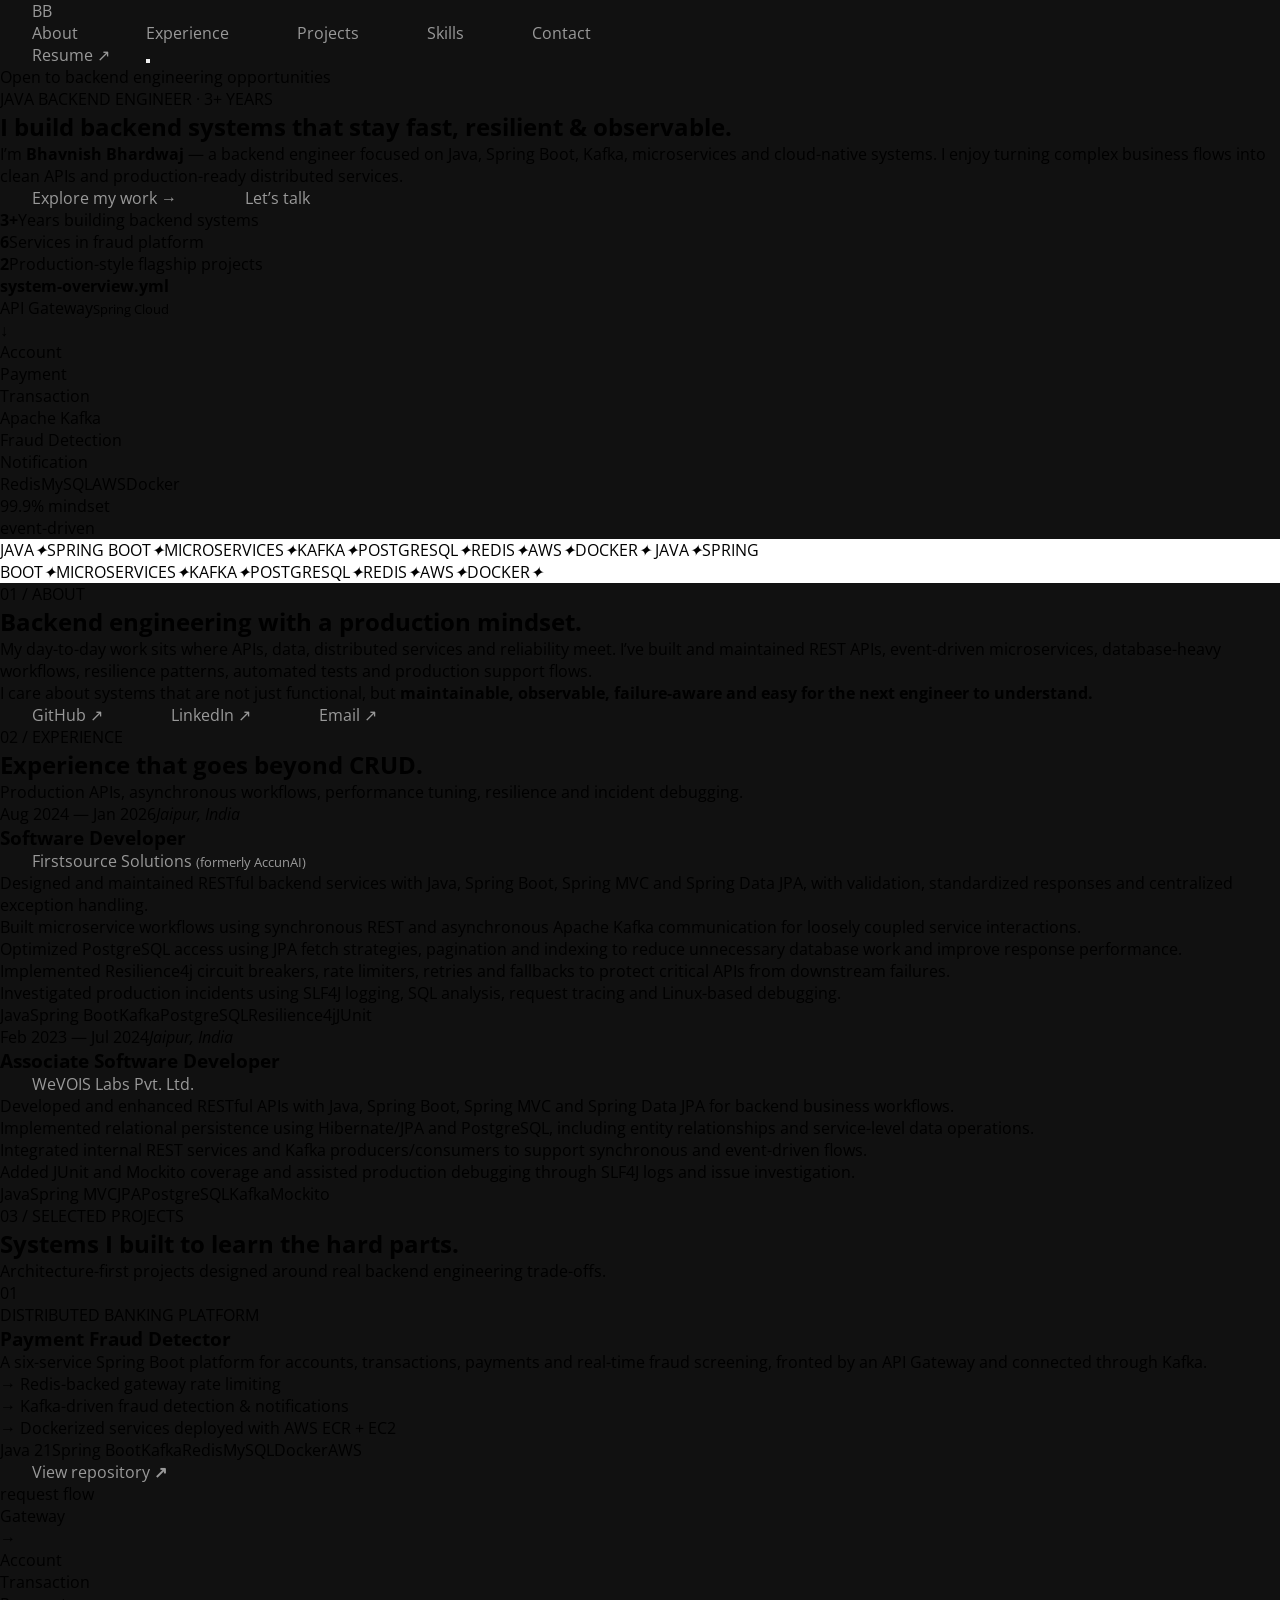
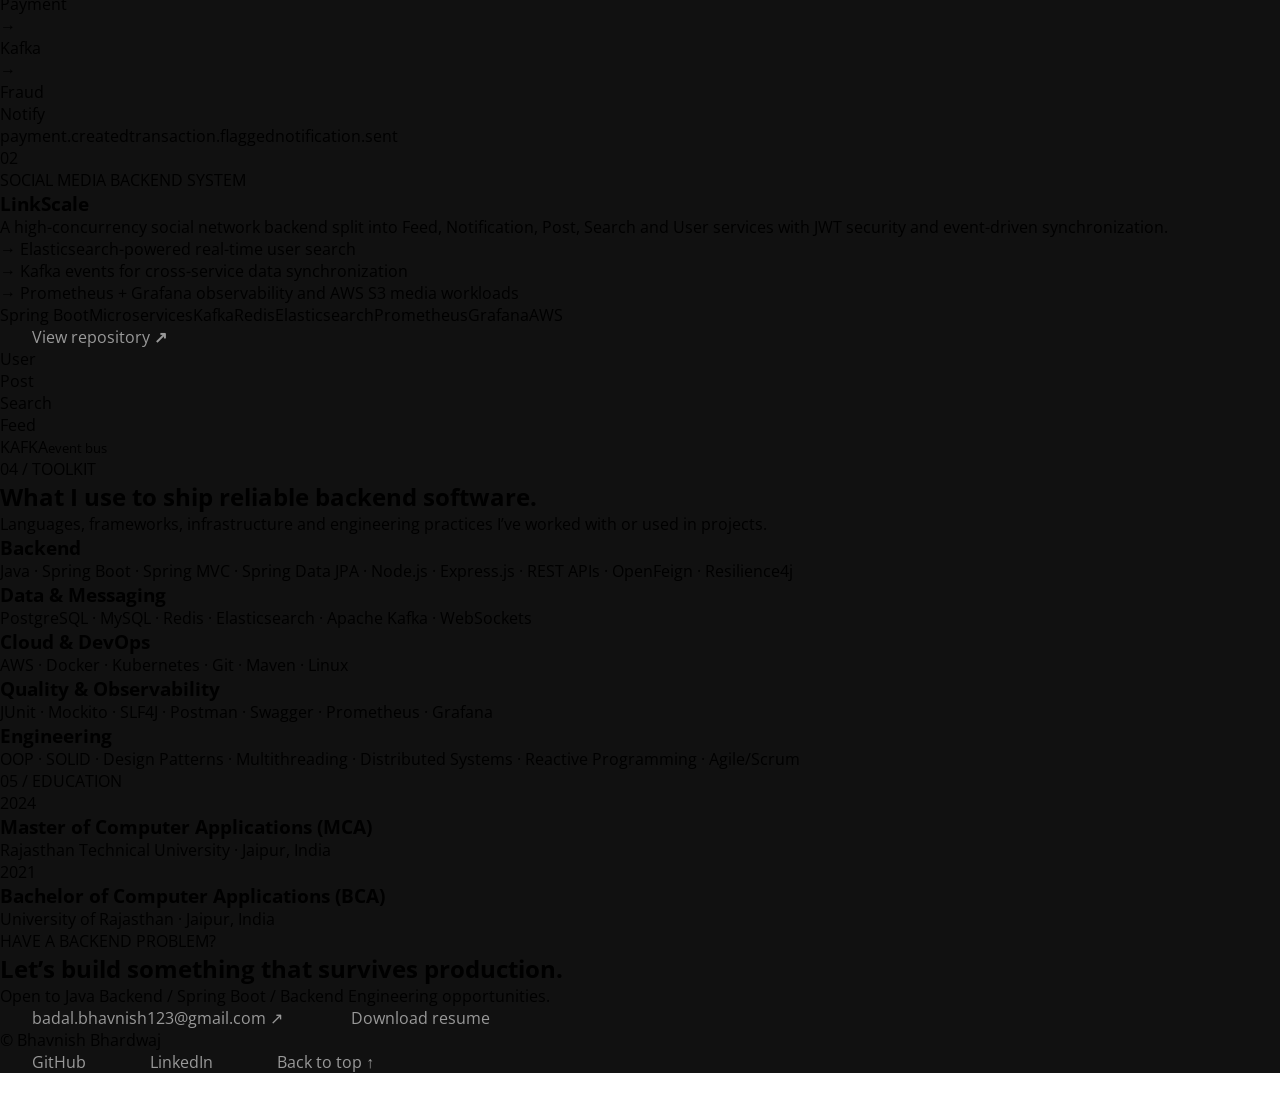
==== index.html @ e816ac24 "Build new Java backend engineering portfolio" ====
<!DOCTYPE html>
<html lang="en">
<head>
  <meta charset="UTF-8" />
  <meta name="viewport" content="width=device-width, initial-scale=1.0" />
  <meta name="description" content="Bhavnish Bhardwaj — Java Backend Engineer specializing in Spring Boot, Kafka, microservices, distributed systems and AWS." />
  <meta name="theme-color" content="#0b1020" />
  <title>Bhavnish Bhardwaj | Java Backend Engineer</title>
  <link rel="preconnect" href="https://fonts.googleapis.com">
  <link rel="preconnect" href="https://fonts.gstatic.com" crossorigin>
  <link href="https://fonts.googleapis.com/css2?family=DM+Sans:wght@400;500;600;700&family=Space+Grotesk:wght@500;600;700&display=swap" rel="stylesheet">
  <link rel="stylesheet" href="style.css" />
</head>
<body>
  <div class="noise"></div>
  <header class="site-header" id="top">
    <nav class="nav container" aria-label="Primary navigation">
      <a class="brand" href="#top" aria-label="Bhavnish Bhardwaj home"><span>BB</span><i></i></a>
      <div class="nav-links" id="navLinks">
        <a href="#about">About</a>
        <a href="#experience">Experience</a>
        <a href="#projects">Projects</a>
        <a href="#skills">Skills</a>
        <a href="#contact">Contact</a>
      </div>
      <a class="nav-cta" href="https://drive.google.com/file/d/1hXekz2D-CPWVqKBVj5cz1_XU2-z43ulb/view?usp=sharing" target="_blank" rel="noopener">Resume ↗</a>
      <button class="menu-btn" id="menuBtn" aria-label="Toggle menu" aria-expanded="false"><span></span><span></span></button>
    </nav>
  </header>

  <main>
    <section class="hero section container">
      <div class="hero-copy reveal">
        <div class="eyebrow"><span class="status-dot"></span> Open to backend engineering opportunities</div>
        <p class="kicker">JAVA BACKEND ENGINEER · 3+ YEARS</p>
        <h1>I build backend systems that stay <span>fast, resilient & observable.</span></h1>
        <p class="hero-text">I’m <strong>Bhavnish Bhardwaj</strong> — a backend engineer focused on Java, Spring Boot, Kafka, microservices and cloud-native systems. I enjoy turning complex business flows into clean APIs and production-ready distributed services.</p>
        <div class="hero-actions">
          <a class="btn btn-primary" href="#projects">Explore my work <span>→</span></a>
          <a class="btn btn-ghost" href="mailto:badal.bhavnish123@gmail.com">Let’s talk</a>
        </div>
        <div class="hero-meta">
          <div><strong>3+</strong><span>Years building backend systems</span></div>
          <div><strong>6</strong><span>Services in fraud platform</span></div>
          <div><strong>2</strong><span>Production-style flagship projects</span></div>
        </div>
      </div>

      <div class="hero-visual reveal delay-1" aria-hidden="true">
        <div class="system-card glass">
          <div class="terminal-head"><span></span><span></span><span></span><b>system-overview.yml</b></div>
          <div class="architecture">
            <div class="node gateway">API Gateway<small>Spring Cloud</small></div>
            <div class="flow">↓</div>
            <div class="node-row">
              <div class="node service">Account</div>
              <div class="node service">Payment</div>
              <div class="node service">Transaction</div>
            </div>
            <div class="bus"><span>Apache Kafka</span></div>
            <div class="node-row compact">
              <div class="node service">Fraud Detection</div>
              <div class="node service">Notification</div>
            </div>
            <div class="infra-row"><span>Redis</span><span>MySQL</span><span>AWS</span><span>Docker</span></div>
          </div>
        </div>
        <div class="floating-chip chip-1">99.9% mindset</div>
        <div class="floating-chip chip-2">event-driven</div>
      </div>
    </section>

    <section class="marquee" aria-label="Core technologies">
      <div class="marquee-track">
        <span>JAVA</span><i>✦</i><span>SPRING BOOT</span><i>✦</i><span>MICROSERVICES</span><i>✦</i><span>KAFKA</span><i>✦</i><span>POSTGRESQL</span><i>✦</i><span>REDIS</span><i>✦</i><span>AWS</span><i>✦</i><span>DOCKER</span><i>✦</i>
        <span>JAVA</span><i>✦</i><span>SPRING BOOT</span><i>✦</i><span>MICROSERVICES</span><i>✦</i><span>KAFKA</span><i>✦</i><span>POSTGRESQL</span><i>✦</i><span>REDIS</span><i>✦</i><span>AWS</span><i>✦</i><span>DOCKER</span><i>✦</i>
      </div>
    </section>

    <section class="section container" id="about">
      <div class="section-label reveal">01 / ABOUT</div>
      <div class="about-grid">
        <h2 class="reveal">Backend engineering with a <span>production mindset.</span></h2>
        <div class="about-copy reveal delay-1">
          <p>My day-to-day work sits where APIs, data, distributed services and reliability meet. I’ve built and maintained REST APIs, event-driven microservices, database-heavy workflows, resilience patterns, automated tests and production support flows.</p>
          <p>I care about systems that are not just functional, but <strong>maintainable, observable, failure-aware and easy for the next engineer to understand.</strong></p>
          <div class="about-links">
            <a href="https://github.com/Bhavnish15" target="_blank" rel="noopener">GitHub ↗</a>
            <a href="https://linkedin.com/in/bhavnishbharadwaj" target="_blank" rel="noopener">LinkedIn ↗</a>
            <a href="mailto:badal.bhavnish123@gmail.com">Email ↗</a>
          </div>
        </div>
      </div>
    </section>

    <section class="section container" id="experience">
      <div class="section-label reveal">02 / EXPERIENCE</div>
      <div class="section-heading reveal">
        <h2>Experience that goes beyond CRUD.</h2>
        <p>Production APIs, asynchronous workflows, performance tuning, resilience and incident debugging.</p>
      </div>
      <div class="timeline">
        <article class="experience-card reveal">
          <div class="exp-side"><span>Aug 2024 — Jan 2026</span><em>Jaipur, India</em></div>
          <div class="exp-main">
            <div class="exp-title"><h3>Software Developer</h3><a href="#">Firstsource Solutions <small>(formerly AccunAI)</small></a></div>
            <ul>
              <li>Designed and maintained RESTful backend services with Java, Spring Boot, Spring MVC and Spring Data JPA, with validation, standardized responses and centralized exception handling.</li>
              <li>Built microservice workflows using synchronous REST and asynchronous Apache Kafka communication for loosely coupled service interactions.</li>
              <li>Optimized PostgreSQL access using JPA fetch strategies, pagination and indexing to reduce unnecessary database work and improve response performance.</li>
              <li>Implemented Resilience4j circuit breakers, rate limiters, retries and fallbacks to protect critical APIs from downstream failures.</li>
              <li>Investigated production incidents using SLF4J logging, SQL analysis, request tracing and Linux-based debugging.</li>
            </ul>
            <div class="tag-row"><span>Java</span><span>Spring Boot</span><span>Kafka</span><span>PostgreSQL</span><span>Resilience4j</span><span>JUnit</span></div>
          </div>
        </article>

        <article class="experience-card reveal">
          <div class="exp-side"><span>Feb 2023 — Jul 2024</span><em>Jaipur, India</em></div>
          <div class="exp-main">
            <div class="exp-title"><h3>Associate Software Developer</h3><a href="#">WeVOIS Labs Pvt. Ltd.</a></div>
            <ul>
              <li>Developed and enhanced RESTful APIs with Java, Spring Boot, Spring MVC and Spring Data JPA for backend business workflows.</li>
              <li>Implemented relational persistence using Hibernate/JPA and PostgreSQL, including entity relationships and service-level data operations.</li>
              <li>Integrated internal REST services and Kafka producers/consumers to support synchronous and event-driven flows.</li>
              <li>Added JUnit and Mockito coverage and assisted production debugging through SLF4J logs and issue investigation.</li>
            </ul>
            <div class="tag-row"><span>Java</span><span>Spring MVC</span><span>JPA</span><span>PostgreSQL</span><span>Kafka</span><span>Mockito</span></div>
          </div>
        </article>
      </div>
    </section>

    <section class="section projects-section" id="projects">
      <div class="container">
        <div class="section-label reveal">03 / SELECTED PROJECTS</div>
        <div class="section-heading reveal">
          <h2>Systems I built to learn the hard parts.</h2>
          <p>Architecture-first projects designed around real backend engineering trade-offs.</p>
        </div>

        <article class="project-feature reveal">
          <div class="project-copy">
            <div class="project-index">01</div>
            <p class="project-type">DISTRIBUTED BANKING PLATFORM</p>
            <h3>Payment Fraud Detector</h3>
            <p>A six-service Spring Boot platform for accounts, transactions, payments and real-time fraud screening, fronted by an API Gateway and connected through Kafka.</p>
            <ul class="project-points">
              <li><span>→</span> Redis-backed gateway rate limiting</li>
              <li><span>→</span> Kafka-driven fraud detection & notifications</li>
              <li><span>→</span> Dockerized services deployed with AWS ECR + EC2</li>
            </ul>
            <div class="tag-row"><span>Java 21</span><span>Spring Boot</span><span>Kafka</span><span>Redis</span><span>MySQL</span><span>Docker</span><span>AWS</span></div>
            <a class="project-link" href="https://github.com/Bhavnish15/Payment-Fraud-Detector" target="_blank" rel="noopener">View repository <b>↗</b></a>
          </div>
          <div class="project-art fraud-art" aria-hidden="true">
            <div class="diagram-shell">
              <div class="diagram-title">request flow</div>
              <div class="mini-flow">
                <div class="mini-box accent">Gateway</div><span>→</span>
                <div class="mini-stack"><div>Account</div><div>Transaction</div><div>Payment</div></div><span>→</span>
                <div class="mini-box">Kafka</div><span>→</span>
                <div class="mini-stack"><div>Fraud</div><div>Notify</div></div>
              </div>
              <div class="event-log"><code>payment.created</code><code>transaction.flagged</code><code>notification.sent</code></div>
            </div>
          </div>
        </article>

        <article class="project-feature reverse reveal">
          <div class="project-copy">
            <div class="project-index">02</div>
            <p class="project-type">SOCIAL MEDIA BACKEND SYSTEM</p>
            <h3>LinkScale</h3>
            <p>A high-concurrency social network backend split into Feed, Notification, Post, Search and User services with JWT security and event-driven synchronization.</p>
            <ul class="project-points">
              <li><span>→</span> Elasticsearch-powered real-time user search</li>
              <li><span>→</span> Kafka events for cross-service data synchronization</li>
              <li><span>→</span> Prometheus + Grafana observability and AWS S3 media workloads</li>
            </ul>
            <div class="tag-row"><span>Spring Boot</span><span>Microservices</span><span>Kafka</span><span>Redis</span><span>Elasticsearch</span><span>Prometheus</span><span>Grafana</span><span>AWS</span></div>
            <a class="project-link" href="https://github.com/Bhavnish15/LinkScale" target="_blank" rel="noopener">View repository <b>↗</b></a>
          </div>
          <div class="project-art social-art" aria-hidden="true">
            <div class="radar"></div>
            <div class="orbit orbit-1"><span>User</span></div>
            <div class="orbit orbit-2"><span>Post</span></div>
            <div class="orbit orbit-3"><span>Search</span></div>
            <div class="orbit orbit-4"><span>Feed</span></div>
            <div class="center-core">KAFKA<small>event bus</small></div>
          </div>
        </article>
      </div>
    </section>

    <section class="section container" id="skills">
      <div class="section-label reveal">04 / TOOLKIT</div>
      <div class="skills-layout">
        <div class="skills-intro reveal">
          <h2>What I use to ship reliable backend software.</h2>
          <p>Languages, frameworks, infrastructure and engineering practices I’ve worked with or used in projects.</p>
        </div>
        <div class="skill-groups">
          <div class="skill-group reveal"><h3>Backend</h3><p>Java · Spring Boot · Spring MVC · Spring Data JPA · Node.js · Express.js · REST APIs · OpenFeign · Resilience4j</p></div>
          <div class="skill-group reveal"><h3>Data & Messaging</h3><p>PostgreSQL · MySQL · Redis · Elasticsearch · Apache Kafka · WebSockets</p></div>
          <div class="skill-group reveal"><h3>Cloud & DevOps</h3><p>AWS · Docker · Kubernetes · Git · Maven · Linux</p></div>
          <div class="skill-group reveal"><h3>Quality & Observability</h3><p>JUnit · Mockito · SLF4J · Postman · Swagger · Prometheus · Grafana</p></div>
          <div class="skill-group reveal"><h3>Engineering</h3><p>OOP · SOLID · Design Patterns · Multithreading · Distributed Systems · Reactive Programming · Agile/Scrum</p></div>
        </div>
      </div>
    </section>

    <section class="section container education-section">
      <div class="section-label reveal">05 / EDUCATION</div>
      <div class="education-grid reveal">
        <div><span>2024</span><h3>Master of Computer Applications (MCA)</h3><p>Rajasthan Technical University · Jaipur, India</p></div>
        <div><span>2021</span><h3>Bachelor of Computer Applications (BCA)</h3><p>University of Rajasthan · Jaipur, India</p></div>
      </div>
    </section>

    <section class="section contact-section" id="contact">
      <div class="container contact-inner reveal">
        <p class="kicker">HAVE A BACKEND PROBLEM?</p>
        <h2>Let’s build something that survives production.</h2>
        <p>Open to Java Backend / Spring Boot / Backend Engineering opportunities.</p>
        <div class="contact-actions">
          <a class="btn btn-primary" href="mailto:badal.bhavnish123@gmail.com">badal.bhavnish123@gmail.com ↗</a>
          <a class="btn btn-ghost" href="https://drive.google.com/file/d/1hXekz2D-CPWVqKBVj5cz1_XU2-z43ulb/view?usp=sharing" target="_blank" rel="noopener">Download resume</a>
        </div>
      </div>
    </section>
  </main>

  <footer class="footer container">
    <span>© <span id="year"></span> Bhavnish Bhardwaj</span>
    <div><a href="https://github.com/Bhavnish15" target="_blank" rel="noopener">GitHub</a><a href="https://linkedin.com/in/bhavnishbharadwaj" target="_blank" rel="noopener">LinkedIn</a><a href="#top">Back to top ↑</a></div>
  </footer>

  <script src="app.js"></script>
</body>
</html>
---- style.css ----
@import url("https://fonts.googleapis.com/css2?family=Open+Sans:wght@300;400;500;600;700;800&display=swap");

* {
  padding: 0;
  margin: 0;
  font-family: "Open Sans", sans-serif;
}
.salute {
  height: 100vh;
  display: flex;
  align-items: center;
  overflow: hidden;
}
.container {
  background-color: #111;
}
.saluteTextContainer {
  flex: 3;
}

.saluteImgContainer {
  flex: 1;
}
.saluteImg {
  width: 100%;
}
.saluteText {
  color: #777777;
  font-size: 60vw;
  cursor: default;
}
.nameContainer {
  height: 100vh;
  background-color: blanchedalmond;
  display: flex;
  align-items: center;
  justify-content: center;
}

.name {
  font-size: 6vw;
  color: #333;
  cursor: default;
  text-align: center;
}
.jobTitleContainer {
  height: 100vh;
  display: flex;
  justify-content: flex-start;
  align-items: center;
}
.dark {
  background: url("./img/bg1.png");
}
.purple {
  background: blanchedalmond url("/img/bg2.png");
}
.jobTitle {
  color: #999999;
  font-size: 13vh;
  cursor: default;
  padding-left: 3rem;
}
.devops {
  color: #333;
}

.projects {
  display: flex;
  flex-direction: column;
  gap: 30vh;
  padding: 0 100px;
}
.ProjectTitle {
  font-size: 10vw;
  color: #777777;
}
.project {
  display: flex;
  align-items: center;
  gap: 20rem;
  height: 100vh;
  overflow: hidden;
}
.project:nth-child(2n) {
  flex-direction: row-reverse;
}
.phone {
  width: 300px;
  height: 600px;
  position: relative;
  flex: 1;
  display: flex;
}
.PhoneScreen {
  width: 264px;
  height: 567px;
  position: absolute;
  top: 17px;
  left: 18px;
  border-radius: 28px;
  overflow: scroll;
}
.PhoneScreen::-webkit-scrollbar {
  display: none;
}
.phoneApp {
  width: 100%;
}
.projectDetail {
  flex: 1;
  display: flex;
  flex-direction: column;
  gap: 90px;
  align-items: center;
}

.projectTitle {
  font-size: 7vw;
  color: #555;
}
.projectDesc {
  font-size: 20px;
  color: #555;
  text-align: justify;
  line-height: 40px;
}

.projectButton {
  padding: 10px 10px;
  background-color: transparent;
  border: 2px solid #555;
  margin: 2rem;
  position: relative;
  overflow: hidden;
}

a {
  text-decoration: none;
  color: #999999;
  padding: 2rem;
  font-size: 1rem;
}
.projectButton::after {
  content: "View Demo";
  width: 100%;
  height: 100%;
  position: absolute;
  top: 0;
  left: -100%;
  transition: 0.5s all;
  display: flex;
  align-items: center;
  justify-content: center;
  background-color: #333;
  color: #999999;
  font-size: 1rem;
}
.projectButton:hover.projectButton::after {
  transform: translateX(100%);
}

.button2::after {
  content: "Source Code";
}
.movieSearch {
  font-size: 7.7rem;
}

.laptop {
  width: 600px;
  height: 379px;
  float: 1;
  position: relative;
}
.laptopScreen {
  width: 451px;
  height: 283px;
  position: absolute;
  top: 18px;
  left: 68px;
  overflow: scroll;
}

.laptopImg {
  width: 100%;
}
.laptopScreen::-webkit-scrollbar {
  display: none;
}

.githubContainer {
  height: 100vh;
  display: flex;
  flex-direction: column;
  align-items: center;
  justify-content: space-around;
}
.githubTitle {
  font-size: 100px;
  color: #777777;
}
.dates {
  padding: 10px;
  color: #999999;
  font-size: 12px;
  display: flex;
  justify-content: space-evenly;
}
.githubChart {
  width: 820px;
}
.box {
  width: 15px;
  height: 15px;
  background-color: #333;
  border-radius: 2px;
  cursor: pointer;
}
.boxContainer {
  display: flex;
  flex-wrap: wrap;
  gap: 5px;
}
.githubTitle {
  text-align: center;
  padding-top: 2rem;
}
.githubBtn {
  padding: 0.1rem 4rem;
  display: flex;
  align-items: center;
  justify-content: center;
  cursor: pointer;
}
.githubBtn > a {
  color: #777777;
  font-size: 1.7rem;
  font-weight: 100;
}
.githubButton {
  display: flex;
  align-items: center;
  justify-content: center;
  padding-top: 4rem;
}
.githubBtn::after {
  content: "All Source Code";
  font-size: 2rem;
  font-weight: 100;
}
.githubContainer {
  background: url("./img/bg1.png");
}

body::-webkit-scrollbar{
display: none;
}



@media screen and (max-width: 1024px) {
  
  .container {
    display: none;
    
  }
  #message::after{
    content: "Not Responsive for Mobile Devices";
    font-size: .5rem;
    display: flex;
    justify-content: center;
    align-items: center;
    
  }
}
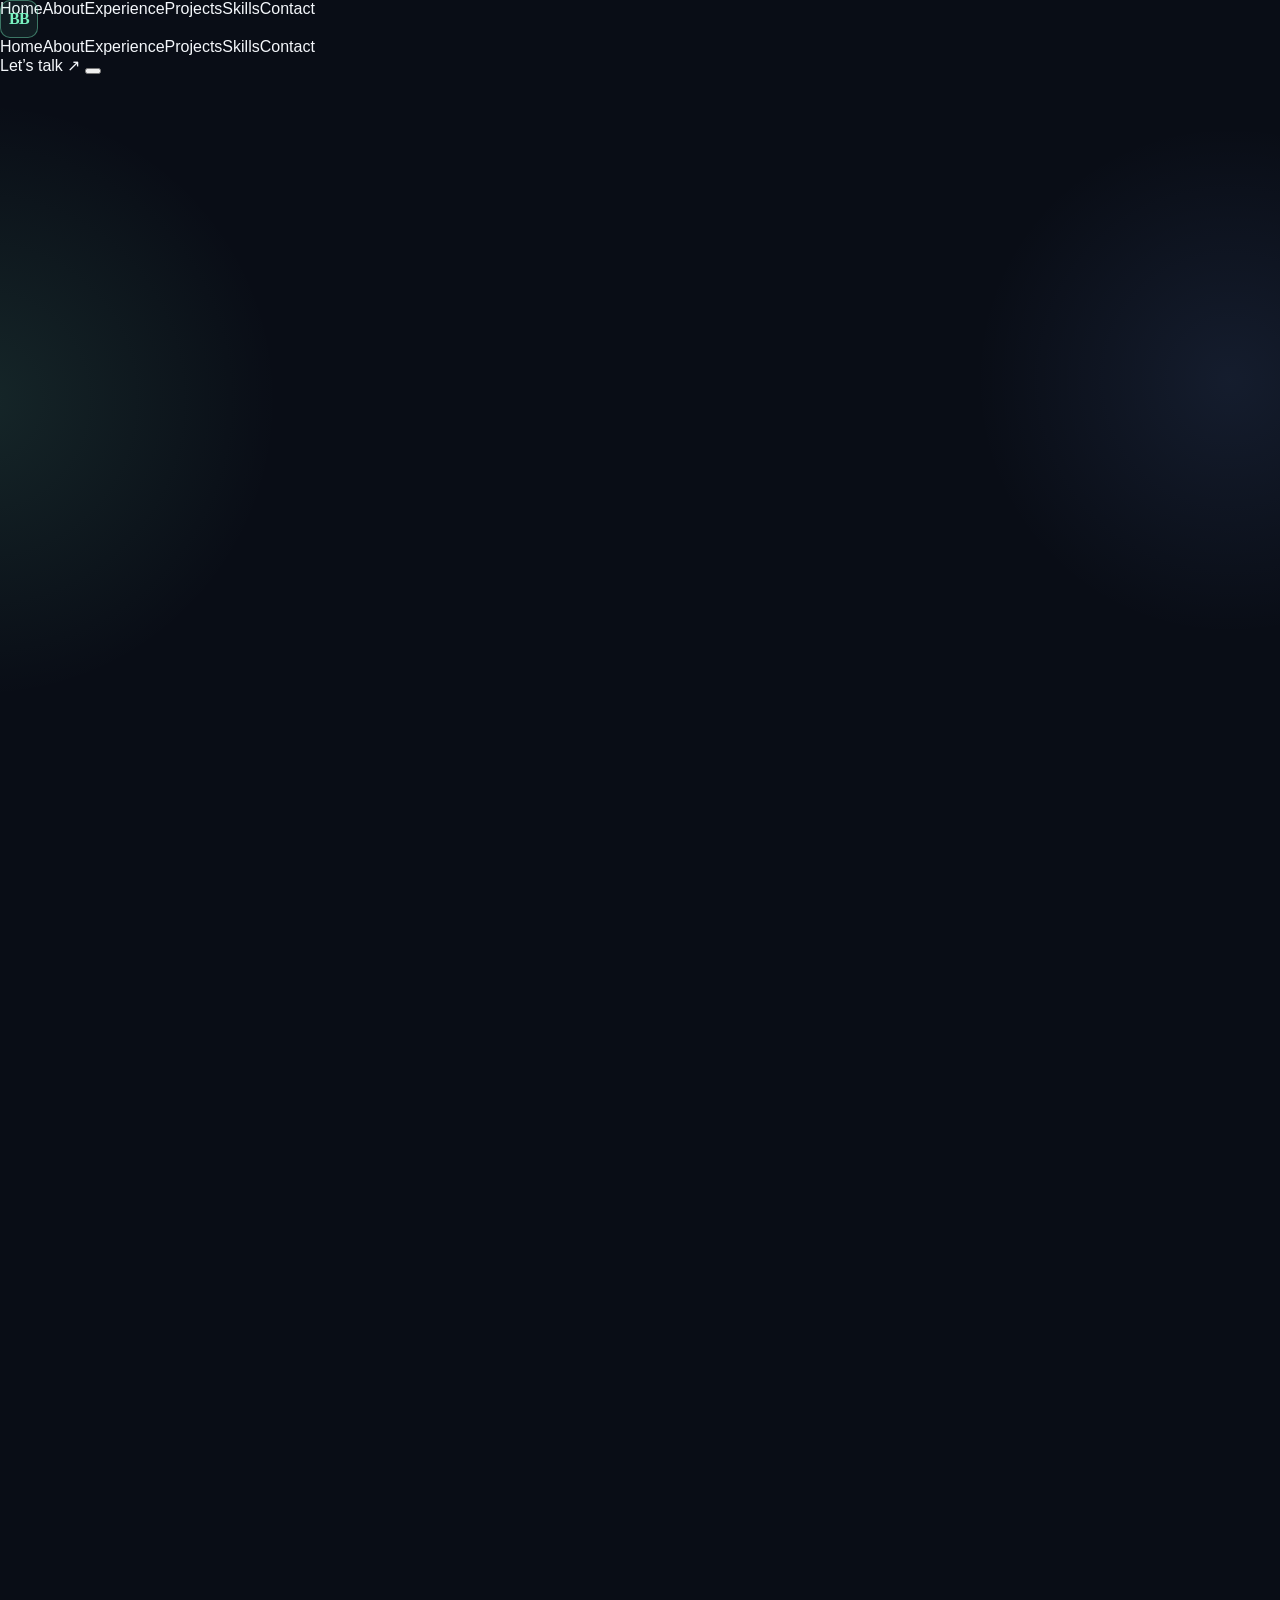
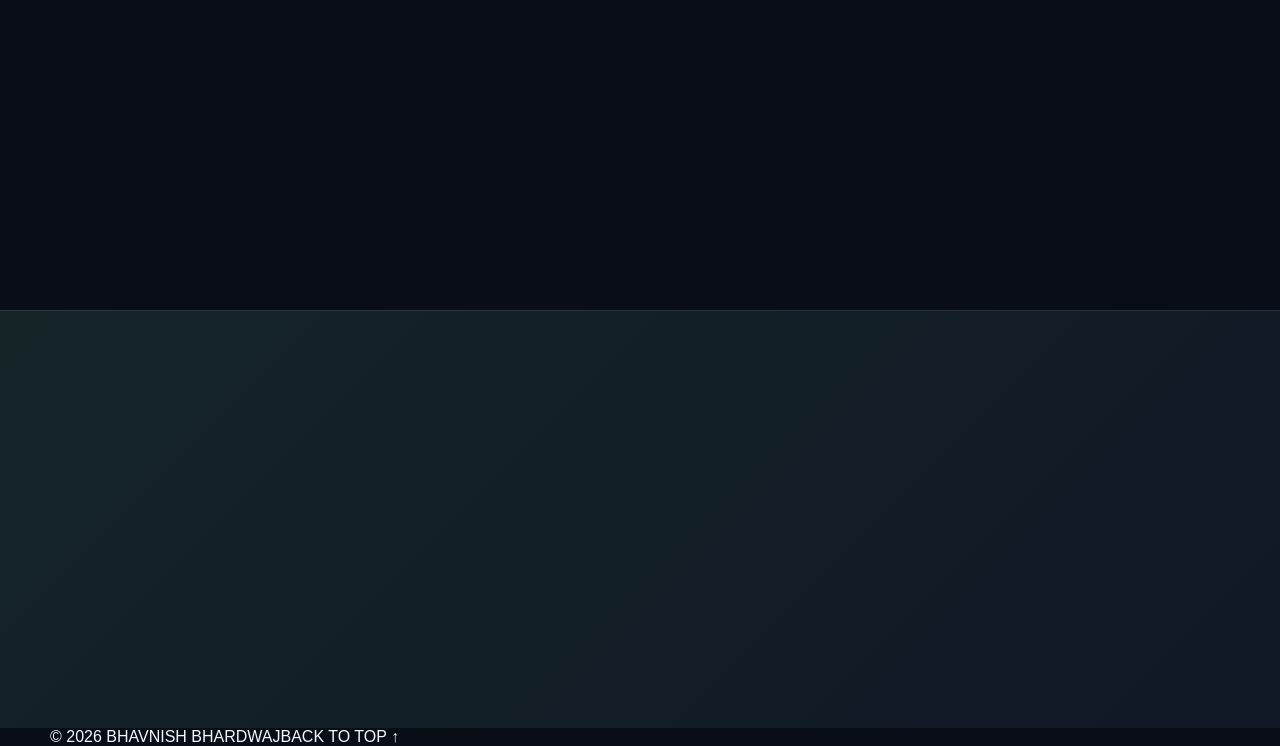
==== commit bbdd8d04: "Replace portfolio with warm editorial redesign" ====
--- a/index.html
+++ b/index.html
@@ -1,241 +1,208 @@
-<!DOCTYPE html>
+<!doctype html>
 <html lang="en">
 <head>
-  <meta charset="UTF-8" />
-  <meta name="viewport" content="width=device-width, initial-scale=1.0" />
-  <meta name="description" content="Bhavnish Bhardwaj — Java Backend Engineer specializing in Spring Boot, Kafka, microservices, distributed systems and AWS." />
-  <meta name="theme-color" content="#0b1020" />
-  <title>Bhavnish Bhardwaj | Java Backend Engineer</title>
-  <link rel="preconnect" href="https://fonts.googleapis.com">
-  <link rel="preconnect" href="https://fonts.gstatic.com" crossorigin>
-  <link href="https://fonts.googleapis.com/css2?family=DM+Sans:wght@400;500;600;700&family=Space+Grotesk:wght@500;600;700&display=swap" rel="stylesheet">
+  <meta charset="utf-8" />
+  <meta name="viewport" content="width=device-width, initial-scale=1" />
+  <meta name="description" content="Bhavnish Bhardwaj — Java Backend Engineer with 3+ years of experience building Spring Boot microservices, Kafka workflows and cloud-ready backend systems." />
+  <meta name="theme-color" content="#f5f1ee" />
+  <title>Bhavnish Bhardwaj — Java Backend Engineer</title>
+  <link rel="preconnect" href="https://fonts.googleapis.com" />
+  <link rel="preconnect" href="https://fonts.gstatic.com" crossorigin />
+  <link href="https://fonts.googleapis.com/css2?family=DM+Mono:wght@300;400;500&family=Manrope:wght@400;500;600;700;800&display=swap" rel="stylesheet" />
   <link rel="stylesheet" href="style.css" />
 </head>
 <body>
-  <div class="noise"></div>
+  <div class="page-glow glow-one" aria-hidden="true"></div>
+  <div class="page-glow glow-two" aria-hidden="true"></div>
+  <div class="scroll-progress" id="scrollProgress"></div>
+
   <header class="site-header" id="top">
-    <nav class="nav container" aria-label="Primary navigation">
-      <a class="brand" href="#top" aria-label="Bhavnish Bhardwaj home"><span>BB</span><i></i></a>
-      <div class="nav-links" id="navLinks">
-        <a href="#about">About</a>
-        <a href="#experience">Experience</a>
-        <a href="#projects">Projects</a>
-        <a href="#skills">Skills</a>
-        <a href="#contact">Contact</a>
-      </div>
-      <a class="nav-cta" href="https://drive.google.com/file/d/1hXekz2D-CPWVqKBVj5cz1_XU2-z43ulb/view?usp=sharing" target="_blank" rel="noopener">Resume ↗</a>
-      <button class="menu-btn" id="menuBtn" aria-label="Toggle menu" aria-expanded="false"><span></span><span></span></button>
+    <a class="brand" href="#home" aria-label="Bhavnish Bhardwaj home"><span class="brand-mark">BB</span></a>
+    <nav class="desktop-nav" aria-label="Main navigation">
+      <a href="#home">Home</a><a href="#about">About</a><a href="#experience">Experience</a><a href="#projects">Projects</a><a href="#skills">Skills</a><a href="#contact">Contact</a>
     </nav>
+    <a class="header-cta" href="#contact">Let’s talk <span>↗</span></a>
+    <button class="menu-toggle" id="menuToggle" aria-label="Open navigation" aria-expanded="false"><span></span><span></span></button>
   </header>
 
+  <nav class="mobile-nav" id="mobileNav" aria-label="Mobile navigation">
+    <a href="#home">Home</a><a href="#about">About</a><a href="#experience">Experience</a><a href="#projects">Projects</a><a href="#skills">Skills</a><a href="#contact">Contact</a>
+  </nav>
+
   <main>
-    <section class="hero section container">
-      <div class="hero-copy reveal">
-        <div class="eyebrow"><span class="status-dot"></span> Open to backend engineering opportunities</div>
-        <p class="kicker">JAVA BACKEND ENGINEER · 3+ YEARS</p>
-        <h1>I build backend systems that stay <span>fast, resilient & observable.</span></h1>
-        <p class="hero-text">I’m <strong>Bhavnish Bhardwaj</strong> — a backend engineer focused on Java, Spring Boot, Kafka, microservices and cloud-native systems. I enjoy turning complex business flows into clean APIs and production-ready distributed services.</p>
-        <div class="hero-actions">
-          <a class="btn btn-primary" href="#projects">Explore my work <span>→</span></a>
-          <a class="btn btn-ghost" href="mailto:badal.bhavnish123@gmail.com">Let’s talk</a>
-        </div>
-        <div class="hero-meta">
-          <div><strong>3+</strong><span>Years building backend systems</span></div>
-          <div><strong>6</strong><span>Services in fraud platform</span></div>
-          <div><strong>2</strong><span>Production-style flagship projects</span></div>
-        </div>
-      </div>
-
-      <div class="hero-visual reveal delay-1" aria-hidden="true">
-        <div class="system-card glass">
-          <div class="terminal-head"><span></span><span></span><span></span><b>system-overview.yml</b></div>
-          <div class="architecture">
-            <div class="node gateway">API Gateway<small>Spring Cloud</small></div>
-            <div class="flow">↓</div>
-            <div class="node-row">
-              <div class="node service">Account</div>
-              <div class="node service">Payment</div>
-              <div class="node service">Transaction</div>
+    <section class="hero container" id="home">
+      <div class="hero-topline mono reveal">
+        <span><i class="status-dot"></i> OPEN TO JAVA BACKEND OPPORTUNITIES</span>
+        <span>JAIPUR, INDIA <b>/</b> BACKEND ENGINEER</span>
+      </div>
+
+      <div class="hero-grid">
+        <div class="hero-copy reveal">
+          <div class="eyebrow mono">JAVA · SPRING BOOT · DISTRIBUTED SYSTEMS</div>
+          <h1>BHAVNISH<span>BHARDWAJ</span></h1>
+          <div class="hero-role">Backend systems that hold up in production.<span>From API design to event-driven infrastructure.</span></div>
+          <p class="hero-summary">Java Backend Engineer with 3+ years of experience building REST APIs, Spring Boot microservices, Kafka-driven workflows and reliable data-intensive services.</p>
+          <div class="hero-actions">
+            <a class="button primary" href="https://drive.google.com/file/d/1hXekz2D-CPWVqKBVj5cz1_XU2-z43ulb/view?usp=sharing" target="_blank" rel="noreferrer">View resume <span>↗</span></a>
+            <a class="button secondary" href="#projects">Explore my work <span>↓</span></a>
+          </div>
+          <div class="social-row mono">
+            <a href="https://github.com/Bhavnish15" target="_blank" rel="noreferrer">GitHub ↗</a>
+            <a href="https://linkedin.com/in/bhavnishbharadwaj" target="_blank" rel="noreferrer">LinkedIn ↗</a>
+            <a href="mailto:badal.bhavnish123@gmail.com">Email ↗</a>
+          </div>
+        </div>
+
+        <div class="hero-visual reveal delay-1">
+          <div class="visual-card">
+            <div class="visual-head mono"><span>ENGINEERING, WITH INTENT.</span><span>03+ YOE</span></div>
+            <div class="orbit-art" aria-hidden="true">
+              <span class="orbit ring-1"></span><span class="orbit ring-2"></span><span class="orbit ring-3"></span>
+              <span class="orbit-path path-1"><i></i></span><span class="orbit-path path-2"><i></i></span><span class="orbit-path path-3"><i></i></span>
+              <div class="monogram">BB</div>
+              <span class="orbit-label label-a mono">JAVA</span><span class="orbit-label label-b mono">KAFKA</span><span class="orbit-label label-c mono">AWS</span><span class="orbit-label label-d mono">SPRING</span>
             </div>
-            <div class="bus"><span>Apache Kafka</span></div>
-            <div class="node-row compact">
-              <div class="node service">Fraud Detection</div>
-              <div class="node service">Notification</div>
+            <div class="visual-foot">
+              <div><span class="mono"><i class="status-dot"></i> READY FOR THE NEXT CHALLENGE</span><h3>Backend depth.<br />Production perspective.</h3></div>
+              <div class="visual-badge mono">API<br />→<br />EVENTS</div>
             </div>
-            <div class="infra-row"><span>Redis</span><span>MySQL</span><span>AWS</span><span>Docker</span></div>
-          </div>
-        </div>
-        <div class="floating-chip chip-1">99.9% mindset</div>
-        <div class="floating-chip chip-2">event-driven</div>
-      </div>
-    </section>
-
-    <section class="marquee" aria-label="Core technologies">
-      <div class="marquee-track">
-        <span>JAVA</span><i>✦</i><span>SPRING BOOT</span><i>✦</i><span>MICROSERVICES</span><i>✦</i><span>KAFKA</span><i>✦</i><span>POSTGRESQL</span><i>✦</i><span>REDIS</span><i>✦</i><span>AWS</span><i>✦</i><span>DOCKER</span><i>✦</i>
-        <span>JAVA</span><i>✦</i><span>SPRING BOOT</span><i>✦</i><span>MICROSERVICES</span><i>✦</i><span>KAFKA</span><i>✦</i><span>POSTGRESQL</span><i>✦</i><span>REDIS</span><i>✦</i><span>AWS</span><i>✦</i><span>DOCKER</span><i>✦</i>
+          </div>
+        </div>
+      </div>
+
+      <div class="hero-bottom reveal">
+        <div><strong>3+</strong><span>Years of backend engineering</span></div>
+        <div><strong>2</strong><span>Industry software roles</span></div>
+        <div><strong>6</strong><span>Services in fraud platform</span></div>
+        <div><strong>∞</strong><span>Curiosity for distributed systems</span></div>
       </div>
     </section>
 
     <section class="section container" id="about">
-      <div class="section-label reveal">01 / ABOUT</div>
+      <div class="section-heading reveal">
+        <div><div class="section-kicker mono"><span>01 /</span> ABOUT</div><h2>I like backend work where reliability is part of the feature.</h2></div>
+        <p>My work sits at the intersection of APIs, data, service communication, resiliency and production debugging.</p>
+      </div>
       <div class="about-grid">
-        <h2 class="reveal">Backend engineering with a <span>production mindset.</span></h2>
+        <div class="about-note reveal"><span class="mono">MY ENGINEERING APPROACH</span><p>Build the happy path. Then design for everything that can go wrong.</p></div>
         <div class="about-copy reveal delay-1">
-          <p>My day-to-day work sits where APIs, data, distributed services and reliability meet. I’ve built and maintained REST APIs, event-driven microservices, database-heavy workflows, resilience patterns, automated tests and production support flows.</p>
-          <p>I care about systems that are not just functional, but <strong>maintainable, observable, failure-aware and easy for the next engineer to understand.</strong></p>
-          <div class="about-links">
-            <a href="https://github.com/Bhavnish15" target="_blank" rel="noopener">GitHub ↗</a>
-            <a href="https://linkedin.com/in/bhavnishbharadwaj" target="_blank" rel="noopener">LinkedIn ↗</a>
-            <a href="mailto:badal.bhavnish123@gmail.com">Email ↗</a>
-          </div>
+          <p>I’ve worked on RESTful backend services using Java, Spring Boot, Spring MVC and Spring Data JPA, with validation, global exception handling and standardized API responses.</p>
+          <p>I’ve also worked with synchronous REST communication, asynchronous Apache Kafka workflows, PostgreSQL optimization, Resilience4j patterns, automated testing and production issue investigation using logs, SQL and Linux tooling.</p>
+          <div class="principles"><span>Maintainable</span><span>Observable</span><span>Failure-aware</span><span>Testable</span></div>
         </div>
       </div>
     </section>
 
     <section class="section container" id="experience">
-      <div class="section-label reveal">02 / EXPERIENCE</div>
       <div class="section-heading reveal">
-        <h2>Experience that goes beyond CRUD.</h2>
-        <p>Production APIs, asynchronous workflows, performance tuning, resilience and incident debugging.</p>
-      </div>
-      <div class="timeline">
-        <article class="experience-card reveal">
-          <div class="exp-side"><span>Aug 2024 — Jan 2026</span><em>Jaipur, India</em></div>
-          <div class="exp-main">
-            <div class="exp-title"><h3>Software Developer</h3><a href="#">Firstsource Solutions <small>(formerly AccunAI)</small></a></div>
+        <div><div class="section-kicker mono"><span>02 /</span> EXPERIENCE</div><h2>Production experience, not just project code.</h2></div>
+        <p>APIs, microservices, database performance, resilience, testing and incident debugging across real engineering teams.</p>
+      </div>
+      <div class="experience-list">
+        <article class="experience-row reveal">
+          <div class="experience-meta mono"><span>AUG 2024 — JAN 2026</span><span>JAIPUR, INDIA</span></div>
+          <div class="experience-body">
+            <div class="experience-title"><h3>Software Developer</h3><p>Firstsource Solutions <span>(formerly AccunAI)</span></p></div>
             <ul>
-              <li>Designed and maintained RESTful backend services with Java, Spring Boot, Spring MVC and Spring Data JPA, with validation, standardized responses and centralized exception handling.</li>
-              <li>Built microservice workflows using synchronous REST and asynchronous Apache Kafka communication for loosely coupled service interactions.</li>
-              <li>Optimized PostgreSQL access using JPA fetch strategies, pagination and indexing to reduce unnecessary database work and improve response performance.</li>
-              <li>Implemented Resilience4j circuit breakers, rate limiters, retries and fallbacks to protect critical APIs from downstream failures.</li>
-              <li>Investigated production incidents using SLF4J logging, SQL analysis, request tracing and Linux-based debugging.</li>
+              <li>Designed and maintained RESTful backend services with Java, Spring Boot, Spring MVC and Spring Data JPA.</li>
+              <li>Built microservice workflows using synchronous REST and asynchronous Apache Kafka communication.</li>
+              <li>Optimized PostgreSQL access using JPA fetch strategies, pagination and database indexing.</li>
+              <li>Implemented Resilience4j Circuit Breaker, Rate Limiter, Retry and fallback mechanisms.</li>
+              <li>Investigated production incidents using SLF4J logs, request tracing, SQL analysis and Linux debugging.</li>
             </ul>
-            <div class="tag-row"><span>Java</span><span>Spring Boot</span><span>Kafka</span><span>PostgreSQL</span><span>Resilience4j</span><span>JUnit</span></div>
-          </div>
-        </article>
-
-        <article class="experience-card reveal">
-          <div class="exp-side"><span>Feb 2023 — Jul 2024</span><em>Jaipur, India</em></div>
-          <div class="exp-main">
-            <div class="exp-title"><h3>Associate Software Developer</h3><a href="#">WeVOIS Labs Pvt. Ltd.</a></div>
+            <div class="tag-row"><span>Java</span><span>Spring Boot</span><span>Kafka</span><span>PostgreSQL</span><span>Resilience4j</span><span>JUnit</span><span>Mockito</span></div>
+          </div>
+        </article>
+
+        <article class="experience-row reveal">
+          <div class="experience-meta mono"><span>FEB 2023 — JUL 2024</span><span>JAIPUR, INDIA</span></div>
+          <div class="experience-body">
+            <div class="experience-title"><h3>Associate Software Developer</h3><p>WeVOIS Labs Pvt. Ltd.</p></div>
             <ul>
-              <li>Developed and enhanced RESTful APIs with Java, Spring Boot, Spring MVC and Spring Data JPA for backend business workflows.</li>
-              <li>Implemented relational persistence using Hibernate/JPA and PostgreSQL, including entity relationships and service-level data operations.</li>
-              <li>Integrated internal REST services and Kafka producers/consumers to support synchronous and event-driven flows.</li>
-              <li>Added JUnit and Mockito coverage and assisted production debugging through SLF4J logs and issue investigation.</li>
+              <li>Developed and enhanced REST APIs with Java, Spring Boot, Spring MVC and Spring Data JPA.</li>
+              <li>Implemented relational persistence and entity relationships using Hibernate/JPA and PostgreSQL.</li>
+              <li>Integrated internal REST services and Apache Kafka producers/consumers.</li>
+              <li>Wrote JUnit and Mockito tests and supported production debugging through structured application logs.</li>
             </ul>
-            <div class="tag-row"><span>Java</span><span>Spring MVC</span><span>JPA</span><span>PostgreSQL</span><span>Kafka</span><span>Mockito</span></div>
-          </div>
-        </article>
-      </div>
-    </section>
-
-    <section class="section projects-section" id="projects">
+            <div class="tag-row"><span>Java</span><span>Spring MVC</span><span>JPA</span><span>PostgreSQL</span><span>Kafka</span><span>SLF4J</span></div>
+          </div>
+        </article>
+      </div>
+    </section>
+
+    <section class="section projects-wrap" id="projects">
       <div class="container">
-        <div class="section-label reveal">03 / SELECTED PROJECTS</div>
         <div class="section-heading reveal">
-          <h2>Systems I built to learn the hard parts.</h2>
-          <p>Architecture-first projects designed around real backend engineering trade-offs.</p>
-        </div>
-
-        <article class="project-feature reveal">
-          <div class="project-copy">
-            <div class="project-index">01</div>
-            <p class="project-type">DISTRIBUTED BANKING PLATFORM</p>
+          <div><div class="section-kicker mono"><span>03 /</span> SELECTED PROJECTS</div><h2>Projects built around architecture, not screenshots.</h2></div>
+          <p>Backend-heavy systems that let me explore event-driven flows, scaling, caching, search and observability.</p>
+        </div>
+
+        <article class="project-card reveal">
+          <div class="project-content">
+            <div class="project-top mono"><span>01</span><span>DISTRIBUTED FRAUD SCREENING</span></div>
             <h3>Payment Fraud Detector</h3>
-            <p>A six-service Spring Boot platform for accounts, transactions, payments and real-time fraud screening, fronted by an API Gateway and connected through Kafka.</p>
-            <ul class="project-points">
-              <li><span>→</span> Redis-backed gateway rate limiting</li>
-              <li><span>→</span> Kafka-driven fraud detection & notifications</li>
-              <li><span>→</span> Dockerized services deployed with AWS ECR + EC2</li>
-            </ul>
-            <div class="tag-row"><span>Java 21</span><span>Spring Boot</span><span>Kafka</span><span>Redis</span><span>MySQL</span><span>Docker</span><span>AWS</span></div>
-            <a class="project-link" href="https://github.com/Bhavnish15/Payment-Fraud-Detector" target="_blank" rel="noopener">View repository <b>↗</b></a>
-          </div>
-          <div class="project-art fraud-art" aria-hidden="true">
-            <div class="diagram-shell">
-              <div class="diagram-title">request flow</div>
-              <div class="mini-flow">
-                <div class="mini-box accent">Gateway</div><span>→</span>
-                <div class="mini-stack"><div>Account</div><div>Transaction</div><div>Payment</div></div><span>→</span>
-                <div class="mini-box">Kafka</div><span>→</span>
-                <div class="mini-stack"><div>Fraud</div><div>Notify</div></div>
-              </div>
-              <div class="event-log"><code>payment.created</code><code>transaction.flagged</code><code>notification.sent</code></div>
+            <p>A six-service Spring Boot backend for account, transaction, payment and fraud workflows, fronted by an API Gateway and connected with Kafka.</p>
+            <div class="project-details">
+              <div><span class="mono">FLOW</span><p>Gateway → Payments → Kafka → Fraud Detection → Notification</p></div>
+              <div><span class="mono">INFRA</span><p>Redis · MySQL · Docker · AWS EC2 · AWS ECR</p></div>
             </div>
-          </div>
-        </article>
-
-        <article class="project-feature reverse reveal">
-          <div class="project-copy">
-            <div class="project-index">02</div>
-            <p class="project-type">SOCIAL MEDIA BACKEND SYSTEM</p>
+            <div class="tag-row"><span>Java</span><span>Spring Boot</span><span>Microservices</span><span>Kafka</span><span>Redis</span><span>AWS</span></div>
+            <a class="project-link" href="https://github.com/Bhavnish15/Payment-Fraud-Detector" target="_blank" rel="noreferrer">View repository <span>↗</span></a>
+          </div>
+          <div class="project-visual architecture-visual" aria-hidden="true">
+            <div class="arch-grid"><div class="arch-node gateway">API Gateway</div><div class="arch-line vertical"></div><div class="arch-services"><span>Account</span><span>Payment</span><span>Transaction</span></div><div class="kafka-bus"><span></span><b>KAFKA EVENT BUS</b><span></span></div><div class="arch-services two"><span>Fraud Detection</span><span>Notification</span></div><div class="infra-chips"><span>Redis</span><span>MySQL</span><span>Docker</span><span>AWS</span></div></div>
+          </div>
+        </article>
+
+        <article class="project-card reverse reveal">
+          <div class="project-content">
+            <div class="project-top mono"><span>02</span><span>SOCIAL MEDIA BACKEND</span></div>
             <h3>LinkScale</h3>
-            <p>A high-concurrency social network backend split into Feed, Notification, Post, Search and User services with JWT security and event-driven synchronization.</p>
-            <ul class="project-points">
-              <li><span>→</span> Elasticsearch-powered real-time user search</li>
-              <li><span>→</span> Kafka events for cross-service data synchronization</li>
-              <li><span>→</span> Prometheus + Grafana observability and AWS S3 media workloads</li>
-            </ul>
-            <div class="tag-row"><span>Spring Boot</span><span>Microservices</span><span>Kafka</span><span>Redis</span><span>Elasticsearch</span><span>Prometheus</span><span>Grafana</span><span>AWS</span></div>
-            <a class="project-link" href="https://github.com/Bhavnish15/LinkScale" target="_blank" rel="noopener">View repository <b>↗</b></a>
-          </div>
-          <div class="project-art social-art" aria-hidden="true">
-            <div class="radar"></div>
-            <div class="orbit orbit-1"><span>User</span></div>
-            <div class="orbit orbit-2"><span>Post</span></div>
-            <div class="orbit orbit-3"><span>Search</span></div>
-            <div class="orbit orbit-4"><span>Feed</span></div>
-            <div class="center-core">KAFKA<small>event bus</small></div>
+            <p>A social network microservice system split across Feed, Notification, Post, Search and User services with JWT authorization and event-driven synchronization.</p>
+            <div class="project-details"><div><span class="mono">SEARCH</span><p>Elasticsearch for real-time user search and discovery.</p></div><div><span class="mono">OPS</span><p>Prometheus · Grafana · AWS S3 · EC2</p></div></div>
+            <div class="tag-row"><span>Spring Boot</span><span>Kafka</span><span>Redis</span><span>Elasticsearch</span><span>Prometheus</span><span>Grafana</span></div>
+            <a class="project-link" href="https://github.com/Bhavnish15/LinkScale" target="_blank" rel="noreferrer">View repository <span>↗</span></a>
+          </div>
+          <div class="project-visual network-visual" aria-hidden="true">
+            <div class="network-core">KAFKA<span>event bus</span></div><span class="network-node n1">USER</span><span class="network-node n2">POST</span><span class="network-node n3">FEED</span><span class="network-node n4">SEARCH</span><span class="network-node n5">NOTIFY</span><span class="network-ring nr1"></span><span class="network-ring nr2"></span><span class="network-ring nr3"></span>
           </div>
         </article>
       </div>
     </section>
 
     <section class="section container" id="skills">
-      <div class="section-label reveal">04 / TOOLKIT</div>
-      <div class="skills-layout">
-        <div class="skills-intro reveal">
-          <h2>What I use to ship reliable backend software.</h2>
-          <p>Languages, frameworks, infrastructure and engineering practices I’ve worked with or used in projects.</p>
-        </div>
-        <div class="skill-groups">
-          <div class="skill-group reveal"><h3>Backend</h3><p>Java · Spring Boot · Spring MVC · Spring Data JPA · Node.js · Express.js · REST APIs · OpenFeign · Resilience4j</p></div>
-          <div class="skill-group reveal"><h3>Data & Messaging</h3><p>PostgreSQL · MySQL · Redis · Elasticsearch · Apache Kafka · WebSockets</p></div>
-          <div class="skill-group reveal"><h3>Cloud & DevOps</h3><p>AWS · Docker · Kubernetes · Git · Maven · Linux</p></div>
-          <div class="skill-group reveal"><h3>Quality & Observability</h3><p>JUnit · Mockito · SLF4J · Postman · Swagger · Prometheus · Grafana</p></div>
-          <div class="skill-group reveal"><h3>Engineering</h3><p>OOP · SOLID · Design Patterns · Multithreading · Distributed Systems · Reactive Programming · Agile/Scrum</p></div>
-        </div>
-      </div>
-    </section>
-
-    <section class="section container education-section">
-      <div class="section-label reveal">05 / EDUCATION</div>
+      <div class="section-heading reveal"><div><div class="section-kicker mono"><span>04 /</span> TOOLKIT</div><h2>The stack behind the work.</h2></div><p>A practical toolkit spanning backend development, data, messaging, cloud, testing and observability.</p></div>
+      <div class="skills-grid">
+        <article class="skill-card reveal"><span class="mono">01</span><h3>Backend</h3><p>Java · Spring Boot · Spring MVC · Spring Data JPA · REST APIs · Microservices · OpenFeign · Resilience4j</p></article>
+        <article class="skill-card reveal"><span class="mono">02</span><h3>Data & Events</h3><p>PostgreSQL · MySQL · Redis · Elasticsearch · Apache Kafka · WebSockets</p></article>
+        <article class="skill-card reveal"><span class="mono">03</span><h3>Cloud & DevOps</h3><p>AWS · Docker · Kubernetes · Git · Maven · Linux</p></article>
+        <article class="skill-card reveal"><span class="mono">04</span><h3>Quality & Monitoring</h3><p>JUnit · Mockito · SLF4J · Postman · Swagger · Prometheus · Grafana</p></article>
+        <article class="skill-card wide reveal"><span class="mono">05</span><h3>Engineering Foundations</h3><p>OOP · SOLID · Design Patterns · Multithreading · Distributed Systems · Reactive Programming · Agile/Scrum</p></article>
+      </div>
+    </section>
+
+    <section class="section container education" id="education">
+      <div class="section-heading reveal"><div><div class="section-kicker mono"><span>05 /</span> EDUCATION</div><h2>Academic foundation.</h2></div></div>
       <div class="education-grid reveal">
-        <div><span>2024</span><h3>Master of Computer Applications (MCA)</h3><p>Rajasthan Technical University · Jaipur, India</p></div>
-        <div><span>2021</span><h3>Bachelor of Computer Applications (BCA)</h3><p>University of Rajasthan · Jaipur, India</p></div>
-      </div>
-    </section>
-
-    <section class="section contact-section" id="contact">
-      <div class="container contact-inner reveal">
-        <p class="kicker">HAVE A BACKEND PROBLEM?</p>
-        <h2>Let’s build something that survives production.</h2>
-        <p>Open to Java Backend / Spring Boot / Backend Engineering opportunities.</p>
+        <article><span class="mono">2024</span><h3>Master of Computer Applications</h3><p>Rajasthan Technical University · Jaipur, India</p></article>
+        <article><span class="mono">2021</span><h3>Bachelor of Computer Applications</h3><p>University of Rajasthan · Jaipur, India</p></article>
+      </div>
+    </section>
+
+    <section class="contact-section" id="contact">
+      <div class="container contact-grid reveal">
+        <div><div class="section-kicker mono"><span>06 /</span> CONTACT</div><h2>Have a backend problem worth solving?</h2><p>I’m open to Java Backend, Spring Boot and Backend Engineering opportunities.</p></div>
         <div class="contact-actions">
-          <a class="btn btn-primary" href="mailto:badal.bhavnish123@gmail.com">badal.bhavnish123@gmail.com ↗</a>
-          <a class="btn btn-ghost" href="https://drive.google.com/file/d/1hXekz2D-CPWVqKBVj5cz1_XU2-z43ulb/view?usp=sharing" target="_blank" rel="noopener">Download resume</a>
+          <a class="contact-mail" href="mailto:badal.bhavnish123@gmail.com">badal.bhavnish123@gmail.com <span>↗</span></a>
+          <a href="https://linkedin.com/in/bhavnishbharadwaj" target="_blank" rel="noreferrer">LinkedIn ↗</a>
+          <a href="https://github.com/Bhavnish15" target="_blank" rel="noreferrer">GitHub ↗</a>
+          <a href="https://drive.google.com/file/d/1hXekz2D-CPWVqKBVj5cz1_XU2-z43ulb/view?usp=sharing" target="_blank" rel="noreferrer">Resume ↗</a>
         </div>
       </div>
     </section>
   </main>
 
-  <footer class="footer container">
-    <span>© <span id="year"></span> Bhavnish Bhardwaj</span>
-    <div><a href="https://github.com/Bhavnish15" target="_blank" rel="noopener">GitHub</a><a href="https://linkedin.com/in/bhavnishbharadwaj" target="_blank" rel="noopener">LinkedIn</a><a href="#top">Back to top ↑</a></div>
-  </footer>
-
+  <footer class="site-footer container mono"><span>© <span id="year"></span> BHAVNISH BHARDWAJ</span><a href="#top">BACK TO TOP ↑</a></footer>
   <script src="app.js"></script>
 </body>
-</html>
+</html>
--- a/style.css
+++ b/style.css
@@ -1,276 +1 @@
-@import url("https://fonts.googleapis.com/css2?family=Open+Sans:wght@300;400;500;600;700;800&display=swap");
-
-* {
-  padding: 0;
-  margin: 0;
-  font-family: "Open Sans", sans-serif;
-}
-.salute {
-  height: 100vh;
-  display: flex;
-  align-items: center;
-  overflow: hidden;
-}
-.container {
-  background-color: #111;
-}
-.saluteTextContainer {
-  flex: 3;
-}
-
-.saluteImgContainer {
-  flex: 1;
-}
-.saluteImg {
-  width: 100%;
-}
-.saluteText {
-  color: #777777;
-  font-size: 60vw;
-  cursor: default;
-}
-.nameContainer {
-  height: 100vh;
-  background-color: blanchedalmond;
-  display: flex;
-  align-items: center;
-  justify-content: center;
-}
-
-.name {
-  font-size: 6vw;
-  color: #333;
-  cursor: default;
-  text-align: center;
-}
-.jobTitleContainer {
-  height: 100vh;
-  display: flex;
-  justify-content: flex-start;
-  align-items: center;
-}
-.dark {
-  background: url("./img/bg1.png");
-}
-.purple {
-  background: blanchedalmond url("/img/bg2.png");
-}
-.jobTitle {
-  color: #999999;
-  font-size: 13vh;
-  cursor: default;
-  padding-left: 3rem;
-}
-.devops {
-  color: #333;
-}
-
-.projects {
-  display: flex;
-  flex-direction: column;
-  gap: 30vh;
-  padding: 0 100px;
-}
-.ProjectTitle {
-  font-size: 10vw;
-  color: #777777;
-}
-.project {
-  display: flex;
-  align-items: center;
-  gap: 20rem;
-  height: 100vh;
-  overflow: hidden;
-}
-.project:nth-child(2n) {
-  flex-direction: row-reverse;
-}
-.phone {
-  width: 300px;
-  height: 600px;
-  position: relative;
-  flex: 1;
-  display: flex;
-}
-.PhoneScreen {
-  width: 264px;
-  height: 567px;
-  position: absolute;
-  top: 17px;
-  left: 18px;
-  border-radius: 28px;
-  overflow: scroll;
-}
-.PhoneScreen::-webkit-scrollbar {
-  display: none;
-}
-.phoneApp {
-  width: 100%;
-}
-.projectDetail {
-  flex: 1;
-  display: flex;
-  flex-direction: column;
-  gap: 90px;
-  align-items: center;
-}
-
-.projectTitle {
-  font-size: 7vw;
-  color: #555;
-}
-.projectDesc {
-  font-size: 20px;
-  color: #555;
-  text-align: justify;
-  line-height: 40px;
-}
-
-.projectButton {
-  padding: 10px 10px;
-  background-color: transparent;
-  border: 2px solid #555;
-  margin: 2rem;
-  position: relative;
-  overflow: hidden;
-}
-
-a {
-  text-decoration: none;
-  color: #999999;
-  padding: 2rem;
-  font-size: 1rem;
-}
-.projectButton::after {
-  content: "View Demo";
-  width: 100%;
-  height: 100%;
-  position: absolute;
-  top: 0;
-  left: -100%;
-  transition: 0.5s all;
-  display: flex;
-  align-items: center;
-  justify-content: center;
-  background-color: #333;
-  color: #999999;
-  font-size: 1rem;
-}
-.projectButton:hover.projectButton::after {
-  transform: translateX(100%);
-}
-
-.button2::after {
-  content: "Source Code";
-}
-.movieSearch {
-  font-size: 7.7rem;
-}
-
-.laptop {
-  width: 600px;
-  height: 379px;
-  float: 1;
-  position: relative;
-}
-.laptopScreen {
-  width: 451px;
-  height: 283px;
-  position: absolute;
-  top: 18px;
-  left: 68px;
-  overflow: scroll;
-}
-
-.laptopImg {
-  width: 100%;
-}
-.laptopScreen::-webkit-scrollbar {
-  display: none;
-}
-
-.githubContainer {
-  height: 100vh;
-  display: flex;
-  flex-direction: column;
-  align-items: center;
-  justify-content: space-around;
-}
-.githubTitle {
-  font-size: 100px;
-  color: #777777;
-}
-.dates {
-  padding: 10px;
-  color: #999999;
-  font-size: 12px;
-  display: flex;
-  justify-content: space-evenly;
-}
-.githubChart {
-  width: 820px;
-}
-.box {
-  width: 15px;
-  height: 15px;
-  background-color: #333;
-  border-radius: 2px;
-  cursor: pointer;
-}
-.boxContainer {
-  display: flex;
-  flex-wrap: wrap;
-  gap: 5px;
-}
-.githubTitle {
-  text-align: center;
-  padding-top: 2rem;
-}
-.githubBtn {
-  padding: 0.1rem 4rem;
-  display: flex;
-  align-items: center;
-  justify-content: center;
-  cursor: pointer;
-}
-.githubBtn > a {
-  color: #777777;
-  font-size: 1.7rem;
-  font-weight: 100;
-}
-.githubButton {
-  display: flex;
-  align-items: center;
-  justify-content: center;
-  padding-top: 4rem;
-}
-.githubBtn::after {
-  content: "All Source Code";
-  font-size: 2rem;
-  font-weight: 100;
-}
-.githubContainer {
-  background: url("./img/bg1.png");
-}
-
-body::-webkit-scrollbar{
-display: none;
-}
-
-
-
-@media screen and (max-width: 1024px) {
-  
-  .container {
-    display: none;
-    
-  }
-  #message::after{
-    content: "Not Responsive for Mobile Devices";
-    font-size: .5rem;
-    display: flex;
-    justify-content: center;
-    align-items: center;
-    
-  }
-}
+:root{--bg:#090d16;--bg-soft:#0f1523;--panel:#121a2a;--panel-2:#0d1320;--text:#f4f7fb;--muted:#9ba7bb;--line:rgba(255,255,255,.10);--accent:#79f2c0;--accent-2:#7aa7ff;--warm:#ffc86a;--max:1180px;}*{box-sizing:border-box;}html{scroll-behavior:smooth;}body{margin:0;background:var(--bg);color:var(--text);font-family:"DM Sans",sans-serif;overflow-x:hidden;}a{color:inherit;text-decoration:none;}button{font:inherit;}.container{width:min(var(--max),calc(100% - 40px));margin:0 auto;}.section{padding:112px 0;position:relative;}.noise{position:fixed;inset:0;pointer-events:none;opacity:.18;z-index:50;background-image:url("data:image/svg+xml,%3Csvg viewBox='0 0 180 180' xmlns='http://www.w3.org/2000/svg'%3E%3Cfilter id='n'%3E%3CfeTurbulence type='fractalNoise' baseFrequency='.9' numOctaves='2' stitchTiles='stitch'/%3E%3C/filter%3E%3Crect width='100%25' height='100%25' filter='url(%23n)' opacity='.08'/%3E%3C/svg%3E");}.site-header{position:fixed;top:0;left:0;width:100%;z-index:40;transition:.3s ease;}.site-header.scrolled{background:rgba(9,13,22,.82);backdrop-filter:blur(18px);border-bottom:1px solid var(--line);}.nav{height:76px;display:flex;align-items:center;justify-content:space-between;gap:28px;}.brand{display:inline-flex;align-items:center;gap:8px;font-family:"Space Grotesk";font-weight:700;letter-spacing:-.04em;}.brand span{display:grid;place-items:center;width:38px;height:38px;border:1px solid rgba(121,242,192,.42);border-radius:10px;background:rgba(121,242,192,.08);color:var(--accent);}.brand i{width:6px;height:6px;background:var(--accent);border-radius:50%;box-shadow:0 0 14px var(--accent);}.nav-links{display:flex;gap:28px;margin-left:auto;}.nav-links a{color:#c5cedd;font-size:14px;transition:.2s ease;}.nav-links a:hover{color:var(--accent);}.nav-cta{font-size:13px;padding:10px 16px;border:1px solid var(--line);border-radius:999px;background:rgba(255,255,255,.035);}.menu-btn{display:none;width:42px;height:42px;background:transparent;border:0;padding:0;}.menu-btn span{display:block;width:22px;height:1px;background:#fff;margin:6px auto;}.hero{min-height:100vh;padding-top:148px;display:grid;grid-template-columns:1.05fr .95fr;gap:72px;align-items:center;}.hero::before{content:"";position:absolute;width:680px;height:680px;left:-360px;top:60px;background:radial-gradient(circle,rgba(121,242,192,.11),transparent 62%);pointer-events:none;}.hero::after{content:"";position:absolute;width:600px;height:600px;right:-250px;top:80px;background:radial-gradient(circle,rgba(122,167,255,.10),transparent 60%);pointer-events:none;}.eyebrow{width:fit-content;display:flex;align-items:center;gap:9px;font-size:13px;color:#cbd4e2;border:1px solid var(--line);background:rgba(255,255,255,.03);padding:8px 12px;border-radius:999px;margin-bottom:28px;}.status-dot{width:7px;height:7px;border-radius:50%;background:var(--accent);box-shadow:0 0 0 5px rgba(121,242,192,.08),0 0 16px var(--accent);}.kicker{font-size:12px;letter-spacing:.2em;color:var(--accent);font-weight:700;}.hero h1,.section-heading h2,.about-grid h2,.skills-intro h2,.contact-inner h2{font-family:"Space Grotesk";letter-spacing:-.055em;margin:0;}.hero h1{font-size:clamp(52px,6vw,84px);line-height:.98;max-width:800px;}.hero h1 span,.about-grid h2 span{color:var(--accent);}.hero-text{font-size:18px;line-height:1.75;color:var(--muted);max-width:690px;margin:28px 0 0;}.hero-text strong{color:#e8eef7;font-weight:600;}.hero-actions{display:flex;gap:14px;margin-top:34px;flex-wrap:wrap;}.btn{display:inline-flex;align-items:center;justify-content:center;gap:10px;min-height:50px;padding:0 20px;border-radius:12px;font-weight:700;font-size:14px;transition:.25s ease;border:1px solid transparent;}.btn-primary{background:var(--accent);color:#06130d;box-shadow:0 10px 40px rgba(121,242,192,.12);}.btn-primary:hover{transform:translateY(-2px);box-shadow:0 15px 45px rgba(121,242,192,.22);}.btn-ghost{border-color:var(--line);background:rgba(255,255,255,.025);}.btn-ghost:hover{border-color:rgba(121,242,192,.4);color:var(--accent);}.hero-meta{display:grid;grid-template-columns:repeat(3,1fr);max-width:670px;margin-top:56px;padding-top:24px;border-top:1px solid var(--line);}.hero-meta div{padding-right:18px;}.hero-meta strong{font-family:"Space Grotesk";font-size:25px;display:block;}.hero-meta span{color:var(--muted);font-size:12px;line-height:1.4;display:block;margin-top:4px;}.hero-visual{position:relative;min-height:520px;display:grid;place-items:center;}.glass{background:linear-gradient(145deg,rgba(18,26,42,.90),rgba(8,13,23,.78));border:1px solid rgba(255,255,255,.12);box-shadow:0 45px 120px rgba(0,0,0,.48);backdrop-filter:blur(18px);}.system-card{width:min(100%,520px);border-radius:24px;overflow:hidden;transform:perspective(1300px) rotateY(-7deg) rotateX(3deg);}.terminal-head{height:48px;display:flex;align-items:center;gap:7px;padding:0 18px;border-bottom:1px solid var(--line);}.terminal-head span{width:8px;height:8px;border-radius:50%;background:#3b4558;}.terminal-head span:first-child{background:#ff7b72}.terminal-head span:nth-child(2){background:#ffc86a}.terminal-head span:nth-child(3){background:#79f2c0}.terminal-head b{margin-left:auto;font:500 11px/1 monospace;color:#748198;}.architecture{padding:28px;display:flex;flex-direction:column;align-items:center;gap:13px;}.node{border:1px solid var(--line);background:#111827;border-radius:10px;font:600 12px "Space Grotesk";color:#dce5f2;text-align:center;padding:12px 15px;}.node small{display:block;color:#748198;font:500 9px "DM Sans";margin-top:3px;}.node.gateway{width:56%;border-color:rgba(121,242,192,.35);color:var(--accent);box-shadow:0 0 28px rgba(121,242,192,.05);}.node-row{width:100%;display:grid;grid-template-columns:repeat(3,1fr);gap:9px;}.node-row.compact{grid-template-columns:repeat(2,1fr);width:70%;}.flow{color:#5f6c82;font-size:15px;}.bus{width:90%;display:flex;align-items:center;gap:12px;color:#7aa7ff;font:600 11px "Space Grotesk";}.bus::before,.bus::after{content:"";height:1px;flex:1;background:linear-gradient(90deg,transparent,rgba(122,167,255,.55));}.bus::after{background:linear-gradient(90deg,rgba(122,167,255,.55),transparent);}.infra-row{display:grid;grid-template-columns:repeat(4,1fr);gap:8px;width:100%;margin-top:8px;}.infra-row span{font:600 10px "Space Grotesk";color:#8794aa;border:1px dashed rgba(255,255,255,.12);padding:8px 6px;border-radius:8px;text-align:center;}.floating-chip{position:absolute;padding:9px 13px;border:1px solid var(--line);background:#0e1625;border-radius:999px;font:600 11px "Space Grotesk";color:#dce4ee;box-shadow:0 18px 45px rgba(0,0,0,.3);}.chip-1{top:60px;right:-8px;color:var(--accent);}.chip-2{bottom:70px;left:-5px;color:#8cb1ff;}.marquee{overflow:hidden;border-top:1px solid var(--line);border-bottom:1px solid var(--line);padding:19px 0;background:#0c121e;}.marquee-track{display:flex;width:max-content;gap:22px;animation:marquee 30s linear infinite;align-items:center;}.marquee span{font:600 12px "Space Grotesk";letter-spacing:.13em;color:#7f8ca1;}.marquee i{color:rgba(121,242,192,.65);font-style:normal;}@keyframes marquee{to{transform:translateX(-50%);}}.section-label{color:#647087;font:600 11px "Space Grotesk";letter-spacing:.18em;margin-bottom:42px;}.about-grid{display:grid;grid-template-columns:1fr 1fr;gap:100px;}.about-grid h2{font-size:clamp(38px,5vw,64px);line-height:1.04;max-width:600px;}.about-copy{max-width:570px;}.about-copy p{color:var(--muted);font-size:17px;line-height:1.8;margin:0 0 18px;}.about-copy strong{color:#e5ebf5;}.about-links{display:flex;gap:22px;margin-top:28px;flex-wrap:wrap;}.about-links a{font-size:13px;font-weight:700;color:var(--accent);}.section-heading{display:flex;align-items:flex-end;justify-content:space-between;gap:50px;margin-bottom:48px;}.section-heading h2{font-size:clamp(36px,4.4vw,58px);line-height:1.06;max-width:760px;}.section-heading p{max-width:400px;color:var(--muted);font-size:15px;line-height:1.7;margin:0;}.timeline{border-top:1px solid var(--line);}.experience-card{display:grid;grid-template-columns:240px 1fr;gap:58px;padding:46px 0;border-bottom:1px solid var(--line);}.exp-side span,.exp-side em{display:block;font-size:13px;}.exp-side span{color:#dce4ee;font-weight:600;}.exp-side em{color:#6f7c92;font-style:normal;margin-top:7px;}.exp-title{display:flex;align-items:baseline;justify-content:space-between;gap:24px;margin-bottom:20px;}.exp-title h3{margin:0;font:600 25px "Space Grotesk";}.exp-title a{color:var(--accent);font-size:14px;text-align:right;}.exp-title small{color:#718096;}.exp-main ul{padding:0;margin:0 0 24px;list-style:none;display:grid;gap:12px;}.exp-main li{position:relative;padding-left:19px;color:var(--muted);line-height:1.65;font-size:14px;}.exp-main li::before{content:"";position:absolute;left:0;top:.7em;width:6px;height:6px;border:1px solid rgba(121,242,192,.6);border-radius:50%;}.tag-row{display:flex;flex-wrap:wrap;gap:8px;}.tag-row span{padding:6px 9px;border:1px solid var(--line);border-radius:7px;color:#8f9db2;font-size:10px;font-weight:700;letter-spacing:.02em;}.projects-section{background:#0c121e;border-top:1px solid var(--line);border-bottom:1px solid var(--line);}.project-feature{display:grid;grid-template-columns:1fr 1fr;min-height:560px;border:1px solid var(--line);border-radius:22px;overflow:hidden;margin-top:28px;background:#0d1421;}.project-feature.reverse .project-copy{order:2;}.project-feature.reverse .project-art{order:1;}.project-copy{padding:54px;display:flex;flex-direction:column;justify-content:center;}.project-index{font:600 12px "Space Grotesk";color:#526078;margin-bottom:30px;}.project-type{margin:0 0 8px;color:var(--accent);letter-spacing:.16em;font-size:10px;font-weight:700;}.project-copy h3{font:600 clamp(34px,4vw,53px) "Space Grotesk";letter-spacing:-.04em;margin:0 0 18px;}.project-copy > p:not(.project-type){color:var(--muted);line-height:1.75;font-size:15px;max-width:540px;}.project-points{list-style:none;padding:0;display:grid;gap:8px;color:#cdd6e3;font-size:13px;margin:20px 0 26px;}.project-points span{color:var(--accent);margin-right:6px;}.project-link{width:fit-content;margin-top:28px;font-weight:700;font-size:13px;padding-bottom:5px;border-bottom:1px solid rgba(121,242,192,.45);}.project-link b{color:var(--accent);}.project-art{position:relative;min-height:480px;display:grid;place-items:center;overflow:hidden;border-left:1px solid var(--line);background:radial-gradient(circle at 50% 50%,rgba(122,167,255,.08),transparent 56%),#0a101b;}.reverse .project-art{border-left:0;border-right:1px solid var(--line);}.project-art::before{content:"";position:absolute;inset:0;background-image:linear-gradient(rgba(255,255,255,.025) 1px,transparent 1px),linear-gradient(90deg,rgba(255,255,255,.025) 1px,transparent 1px);background-size:28px 28px;}.diagram-shell{width:80%;position:relative;z-index:2;border:1px solid rgba(255,255,255,.13);border-radius:18px;padding:24px;background:rgba(11,17,29,.8);box-shadow:0 28px 90px rgba(0,0,0,.45);}.diagram-title{text-transform:uppercase;color:#5f6c82;font:600 9px "Space Grotesk";letter-spacing:.18em;margin-bottom:24px;}.mini-flow{display:flex;align-items:center;justify-content:space-between;gap:10px;}.mini-box,.mini-stack div{border:1px solid var(--line);border-radius:8px;padding:11px 10px;text-align:center;font:600 10px "Space Grotesk";color:#a9b5c6;background:#0e1625;}.mini-box.accent{color:var(--accent);border-color:rgba(121,242,192,.32);}.mini-stack{display:grid;gap:7px;}.mini-flow > span{color:#536078;}.event-log{display:grid;gap:7px;margin-top:24px;}.event-log code{color:#71809a;font-size:10px;background:#080d15;border-left:2px solid #344056;padding:7px 9px;}.social-art{background:radial-gradient(circle at 50% 50%,rgba(121,242,192,.08),transparent 56%),#0a101b;}.radar{position:absolute;width:330px;height:330px;border:1px solid rgba(121,242,192,.16);border-radius:50%;box-shadow:0 0 0 70px rgba(121,242,192,.018),0 0 0 140px rgba(121,242,192,.012);}.center-core{position:relative;z-index:4;width:100px;height:100px;display:grid;place-items:center;align-content:center;border-radius:50%;border:1px solid rgba(121,242,192,.45);background:#0d1a1b;color:var(--accent);font:700 13px "Space Grotesk";box-shadow:0 0 65px rgba(121,242,192,.09);}.center-core small{display:block;color:#65766e;font:500 8px "DM Sans";margin-top:3px;}.orbit{position:absolute;z-index:3;}.orbit span{display:grid;place-items:center;min-width:72px;height:34px;padding:0 12px;border-radius:999px;border:1px solid var(--line);background:#101826;color:#aab6c7;font:600 10px "Space Grotesk";}.orbit-1{transform:translate(-135px,-100px)}.orbit-2{transform:translate(150px,-55px)}.orbit-3{transform:translate(-160px,95px)}.orbit-4{transform:translate(130px,115px)}.skills-layout{display:grid;grid-template-columns:.8fr 1.2fr;gap:100px;}.skills-intro h2{font-size:clamp(38px,4.7vw,62px);line-height:1.04;}.skills-intro p{color:var(--muted);line-height:1.7;max-width:470px;}.skill-groups{border-top:1px solid var(--line);}.skill-group{display:grid;grid-template-columns:150px 1fr;gap:30px;padding:26px 0;border-bottom:1px solid var(--line);}.skill-group h3{margin:0;font:600 15px "Space Grotesk";}.skill-group p{margin:0;color:var(--muted);line-height:1.7;font-size:14px;}.education-section{padding-top:30px;}.education-grid{display:grid;grid-template-columns:1fr 1fr;gap:24px;}.education-grid > div{padding:30px;border:1px solid var(--line);border-radius:16px;background:rgba(255,255,255,.02);}.education-grid span{color:var(--accent);font-size:11px;letter-spacing:.12em;font-weight:700;}.education-grid h3{font:600 20px "Space Grotesk";margin:11px 0 8px;}.education-grid p{margin:0;color:var(--muted);font-size:13px;}.contact-section{padding:130px 0;background:linear-gradient(135deg,rgba(121,242,192,.10),rgba(122,167,255,.07));border-top:1px solid var(--line);}.contact-inner{text-align:center;}.contact-inner h2{font-size:clamp(44px,6vw,82px);line-height:1;max-width:950px;margin:0 auto;}.contact-inner > p:not(.kicker){color:var(--muted);margin:24px auto 0;}.contact-actions{display:flex;justify-content:center;gap:12px;flex-wrap:wrap;margin-top:34px;}.footer{min-height:110px;display:flex;align-items:center;justify-content:space-between;color:#66738a;font-size:12px;}.footer div{display:flex;gap:20px;}.footer a:hover{color:var(--accent);}.reveal{opacity:0;transform:translateY(24px);transition:opacity .75s ease,transform .75s ease;}.reveal.visible{opacity:1;transform:none;}.delay-1{transition-delay:.14s;}@media (max-width:980px){.nav-links{display:none;position:absolute;top:76px;left:20px;right:20px;padding:20px;flex-direction:column;background:#0e1625;border:1px solid var(--line);border-radius:14px;}.nav-links.open{display:flex;}.nav-cta{margin-left:auto;}.menu-btn{display:block;}.hero{grid-template-columns:1fr;padding-top:140px;padding-bottom:80px;}.hero-visual{min-height:450px;}.about-grid,.skills-layout{grid-template-columns:1fr;gap:52px;}.section-heading{align-items:flex-start;flex-direction:column;}.experience-card{grid-template-columns:170px 1fr;gap:30px;}.project-feature{grid-template-columns:1fr;}.project-feature.reverse .project-copy,.project-feature.reverse .project-art{order:initial;}.project-art,.reverse .project-art{border:0;border-top:1px solid var(--line);}}@media (max-width:680px){.container{width:min(100% - 28px,var(--max));}.section{padding:82px 0;}.nav{height:68px;}.nav-links{top:68px;}.nav-cta{display:none;}.hero{padding-top:116px;gap:40px;}.hero h1{font-size:46px;}.hero-text{font-size:16px;}.hero-meta{grid-template-columns:1fr;gap:18px;}.hero-meta div{display:grid;grid-template-columns:55px 1fr;align-items:center;}.hero-meta span{margin:0;}.hero-visual{min-height:360px;}.system-card{transform:none;}.architecture{padding:18px;}.node-row{grid-template-columns:1fr;}.node-row.compact{width:100%;grid-template-columns:1fr 1fr;}.floating-chip{display:none;}.about-grid h2,.skills-intro h2{font-size:40px;}.experience-card{grid-template-columns:1fr;gap:20px;}.exp-title{flex-direction:column;align-items:flex-start;gap:7px;}.exp-title a{text-align:left;}.project-copy{padding:32px 24px;}.project-art{min-height:390px;}.mini-flow{transform:scale(.87);}.radar{width:250px;height:250px;}.orbit-1{transform:translate(-105px,-100px)}.orbit-2{transform:translate(100px,-65px)}.orbit-3{transform:translate(-105px,105px)}.orbit-4{transform:translate(100px,95px)}.skill-group{grid-template-columns:1fr;gap:10px;}.education-grid{grid-template-columns:1fr;}.contact-inner h2{font-size:48px;}.footer{padding:28px 0;align-items:flex-start;gap:20px;flex-direction:column;}.footer div{flex-wrap:wrap;}}@media (prefers-reduced-motion:reduce){html{scroll-behavior:auto;}.marquee-track{animation:none;}.reveal{opacity:1;transform:none;transition:none;}}
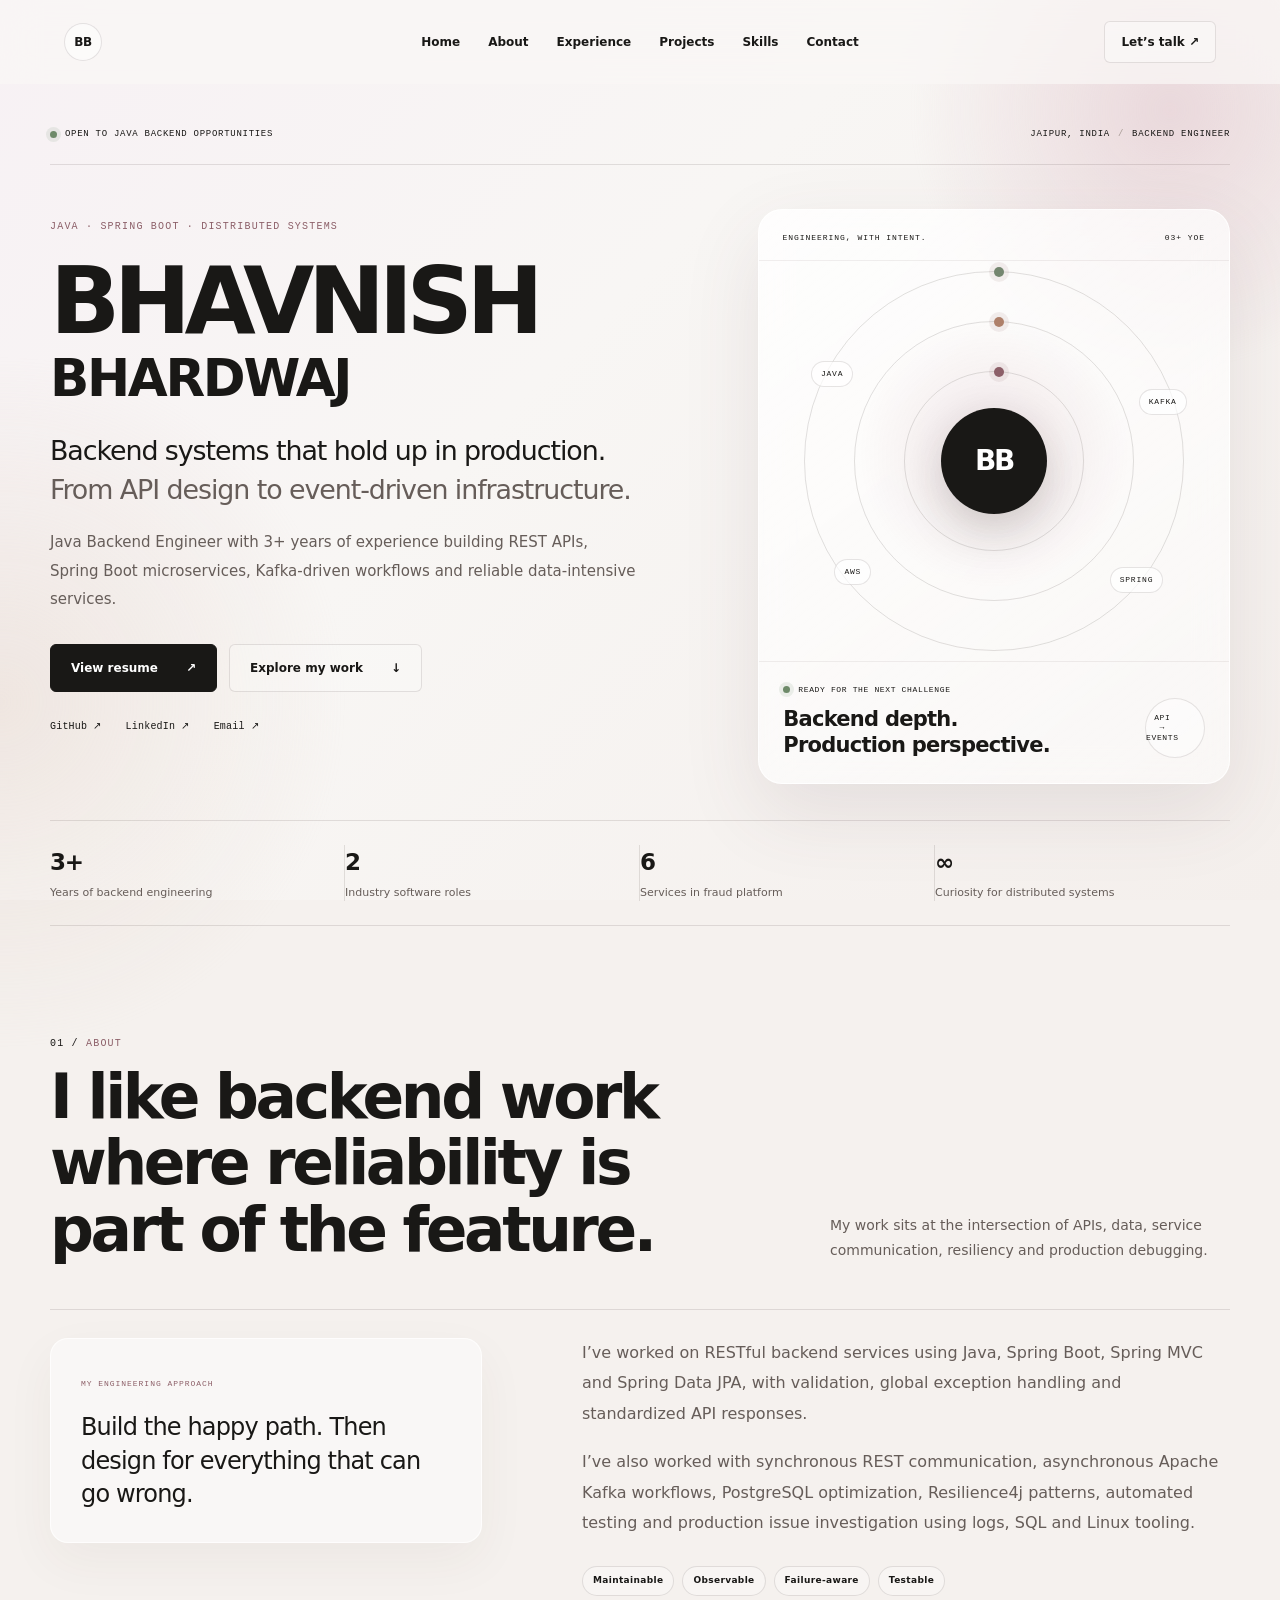
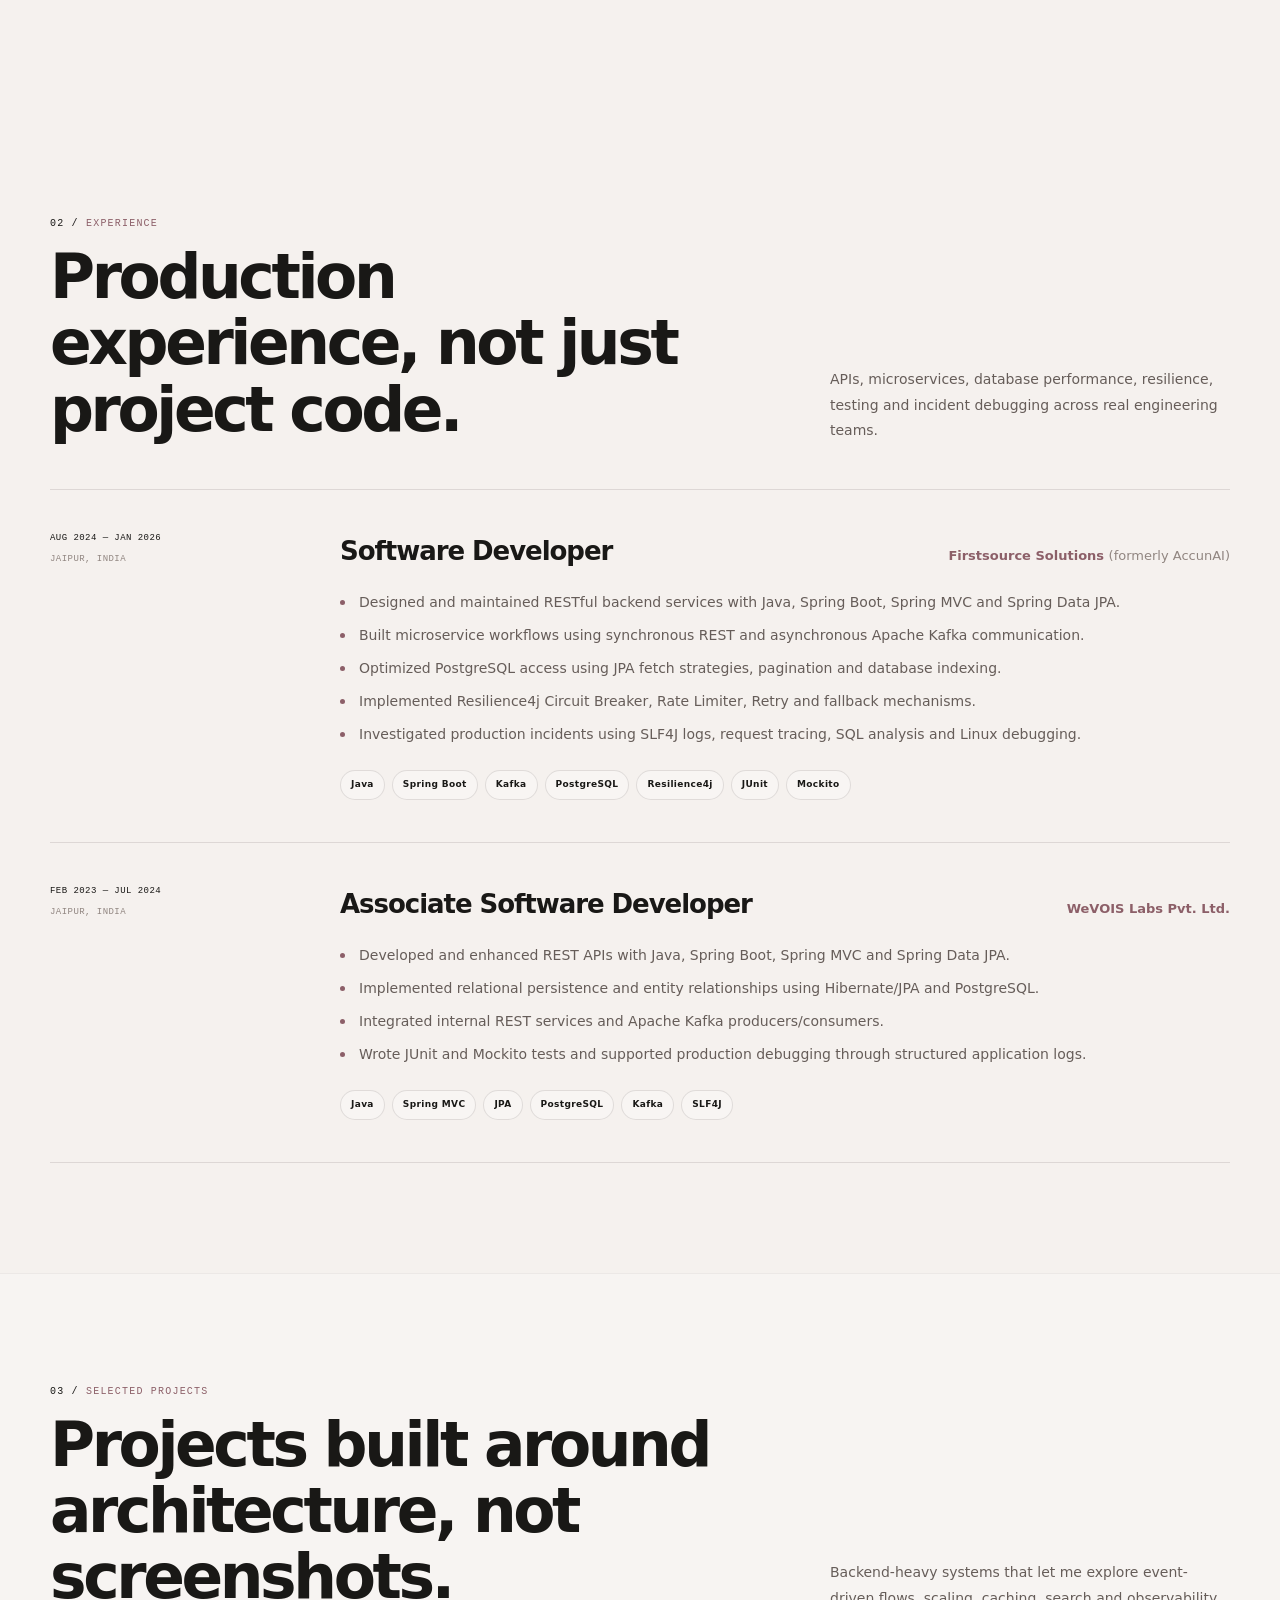
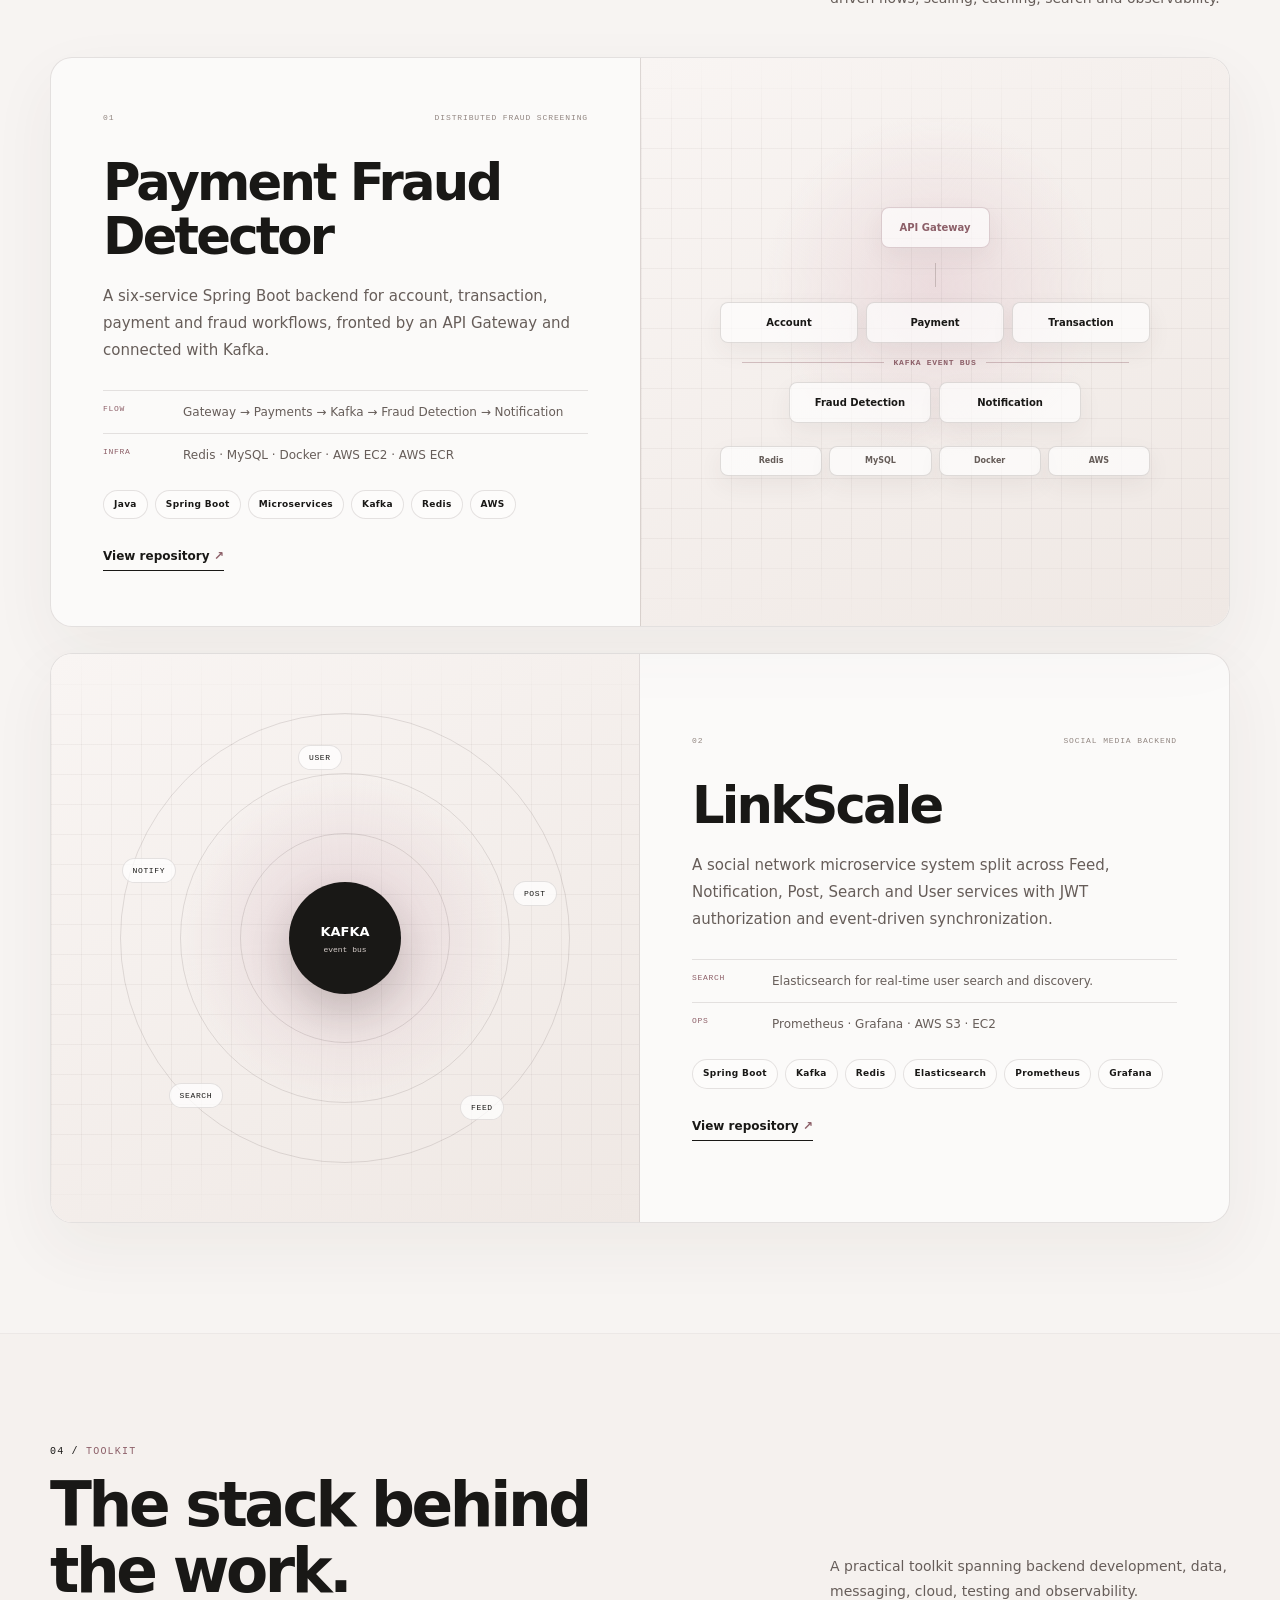
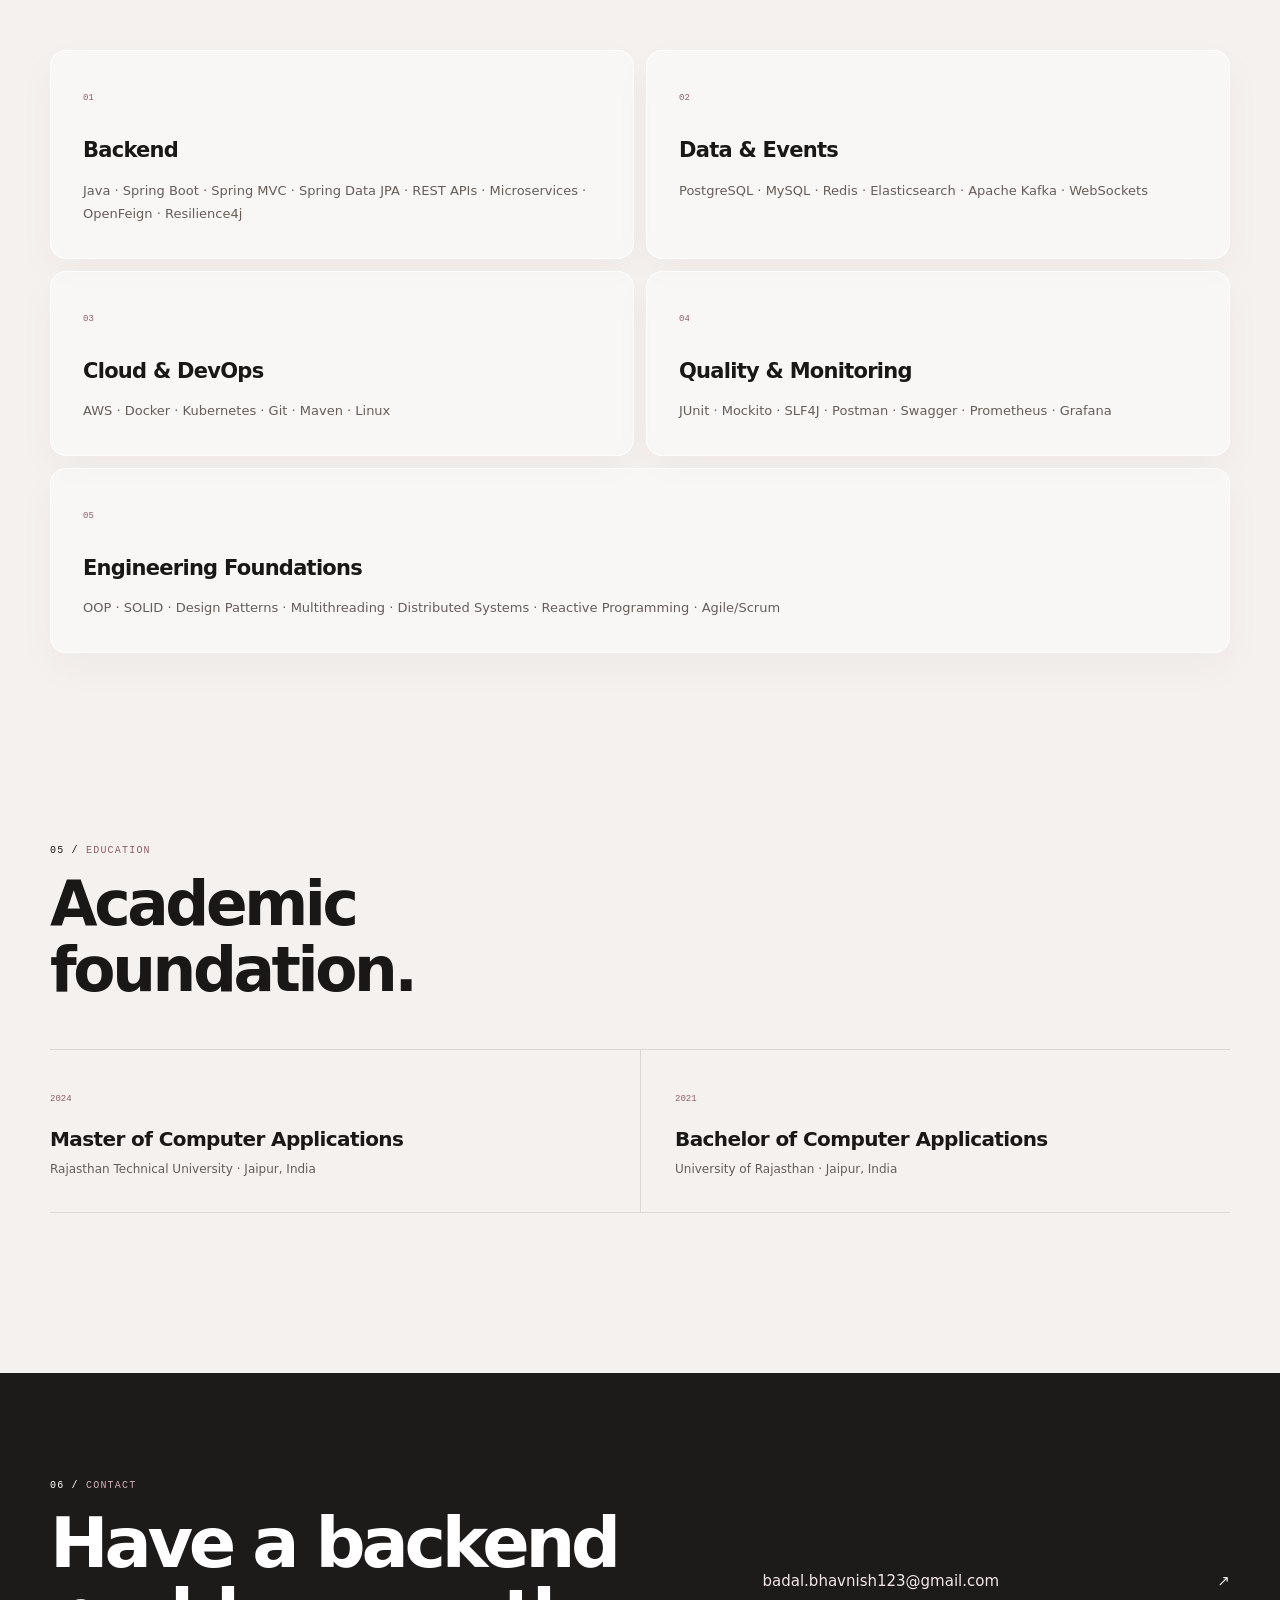
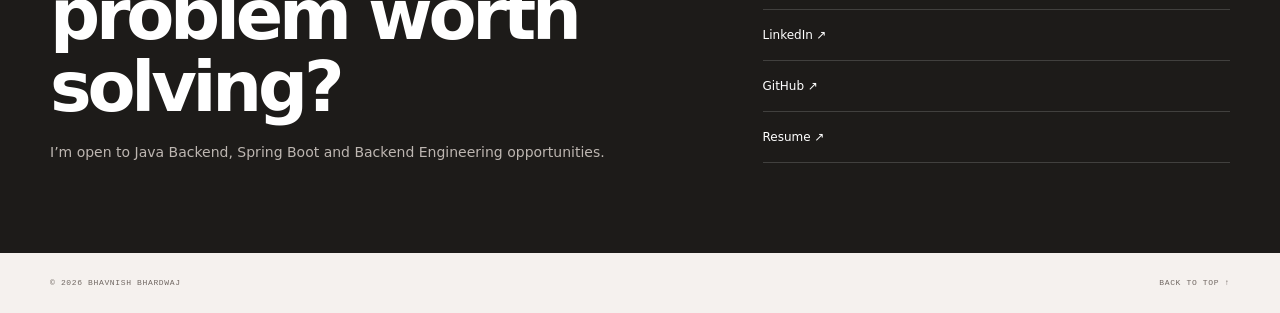
==== commit c39197b4: "Switch portfolio to cache-busted assets" ====
--- a/index.html
+++ b/index.html
@@ -9,7 +9,7 @@
   <link rel="preconnect" href="https://fonts.googleapis.com" />
   <link rel="preconnect" href="https://fonts.gstatic.com" crossorigin />
   <link href="https://fonts.googleapis.com/css2?family=DM+Mono:wght@300;400;500&family=Manrope:wght@400;500;600;700;800&display=swap" rel="stylesheet" />
-  <link rel="stylesheet" href="style.css" />
+  <link rel="stylesheet" href="portfolio-v4.css" />
 </head>
 <body>
   <div class="page-glow glow-one" aria-hidden="true"></div>
@@ -18,191 +18,44 @@
 
   <header class="site-header" id="top">
     <a class="brand" href="#home" aria-label="Bhavnish Bhardwaj home"><span class="brand-mark">BB</span></a>
-    <nav class="desktop-nav" aria-label="Main navigation">
-      <a href="#home">Home</a><a href="#about">About</a><a href="#experience">Experience</a><a href="#projects">Projects</a><a href="#skills">Skills</a><a href="#contact">Contact</a>
-    </nav>
+    <nav class="desktop-nav" aria-label="Main navigation"><a href="#home">Home</a><a href="#about">About</a><a href="#experience">Experience</a><a href="#projects">Projects</a><a href="#skills">Skills</a><a href="#contact">Contact</a></nav>
     <a class="header-cta" href="#contact">Let’s talk <span>↗</span></a>
     <button class="menu-toggle" id="menuToggle" aria-label="Open navigation" aria-expanded="false"><span></span><span></span></button>
   </header>
 
-  <nav class="mobile-nav" id="mobileNav" aria-label="Mobile navigation">
-    <a href="#home">Home</a><a href="#about">About</a><a href="#experience">Experience</a><a href="#projects">Projects</a><a href="#skills">Skills</a><a href="#contact">Contact</a>
-  </nav>
+  <nav class="mobile-nav" id="mobileNav" aria-label="Mobile navigation"><a href="#home">Home</a><a href="#about">About</a><a href="#experience">Experience</a><a href="#projects">Projects</a><a href="#skills">Skills</a><a href="#contact">Contact</a></nav>
 
   <main>
     <section class="hero container" id="home">
-      <div class="hero-topline mono reveal">
-        <span><i class="status-dot"></i> OPEN TO JAVA BACKEND OPPORTUNITIES</span>
-        <span>JAIPUR, INDIA <b>/</b> BACKEND ENGINEER</span>
-      </div>
-
+      <div class="hero-topline mono reveal"><span><i class="status-dot"></i> OPEN TO JAVA BACKEND OPPORTUNITIES</span><span>JAIPUR, INDIA <b>/</b> BACKEND ENGINEER</span></div>
       <div class="hero-grid">
         <div class="hero-copy reveal">
           <div class="eyebrow mono">JAVA · SPRING BOOT · DISTRIBUTED SYSTEMS</div>
           <h1>BHAVNISH<span>BHARDWAJ</span></h1>
           <div class="hero-role">Backend systems that hold up in production.<span>From API design to event-driven infrastructure.</span></div>
           <p class="hero-summary">Java Backend Engineer with 3+ years of experience building REST APIs, Spring Boot microservices, Kafka-driven workflows and reliable data-intensive services.</p>
-          <div class="hero-actions">
-            <a class="button primary" href="https://drive.google.com/file/d/1hXekz2D-CPWVqKBVj5cz1_XU2-z43ulb/view?usp=sharing" target="_blank" rel="noreferrer">View resume <span>↗</span></a>
-            <a class="button secondary" href="#projects">Explore my work <span>↓</span></a>
-          </div>
-          <div class="social-row mono">
-            <a href="https://github.com/Bhavnish15" target="_blank" rel="noreferrer">GitHub ↗</a>
-            <a href="https://linkedin.com/in/bhavnishbharadwaj" target="_blank" rel="noreferrer">LinkedIn ↗</a>
-            <a href="mailto:badal.bhavnish123@gmail.com">Email ↗</a>
-          </div>
+          <div class="hero-actions"><a class="button primary" href="https://drive.google.com/file/d/1hXekz2D-CPWVqKBVj5cz1_XU2-z43ulb/view?usp=sharing" target="_blank" rel="noreferrer">View resume <span>↗</span></a><a class="button secondary" href="#projects">Explore my work <span>↓</span></a></div>
+          <div class="social-row mono"><a href="https://github.com/Bhavnish15" target="_blank" rel="noreferrer">GitHub ↗</a><a href="https://linkedin.com/in/bhavnishbharadwaj" target="_blank" rel="noreferrer">LinkedIn ↗</a><a href="mailto:badal.bhavnish123@gmail.com">Email ↗</a></div>
         </div>
-
-        <div class="hero-visual reveal delay-1">
-          <div class="visual-card">
-            <div class="visual-head mono"><span>ENGINEERING, WITH INTENT.</span><span>03+ YOE</span></div>
-            <div class="orbit-art" aria-hidden="true">
-              <span class="orbit ring-1"></span><span class="orbit ring-2"></span><span class="orbit ring-3"></span>
-              <span class="orbit-path path-1"><i></i></span><span class="orbit-path path-2"><i></i></span><span class="orbit-path path-3"><i></i></span>
-              <div class="monogram">BB</div>
-              <span class="orbit-label label-a mono">JAVA</span><span class="orbit-label label-b mono">KAFKA</span><span class="orbit-label label-c mono">AWS</span><span class="orbit-label label-d mono">SPRING</span>
-            </div>
-            <div class="visual-foot">
-              <div><span class="mono"><i class="status-dot"></i> READY FOR THE NEXT CHALLENGE</span><h3>Backend depth.<br />Production perspective.</h3></div>
-              <div class="visual-badge mono">API<br />→<br />EVENTS</div>
-            </div>
-          </div>
-        </div>
+        <div class="hero-visual reveal delay-1"><div class="visual-card"><div class="visual-head mono"><span>ENGINEERING, WITH INTENT.</span><span>03+ YOE</span></div><div class="orbit-art" aria-hidden="true"><span class="orbit ring-1"></span><span class="orbit ring-2"></span><span class="orbit ring-3"></span><span class="orbit-path path-1"><i></i></span><span class="orbit-path path-2"><i></i></span><span class="orbit-path path-3"><i></i></span><div class="monogram">BB</div><span class="orbit-label label-a mono">JAVA</span><span class="orbit-label label-b mono">KAFKA</span><span class="orbit-label label-c mono">AWS</span><span class="orbit-label label-d mono">SPRING</span></div><div class="visual-foot"><div><span class="mono"><i class="status-dot"></i> READY FOR THE NEXT CHALLENGE</span><h3>Backend depth.<br />Production perspective.</h3></div><div class="visual-badge mono">API<br />→<br />EVENTS</div></div></div></div>
       </div>
-
-      <div class="hero-bottom reveal">
-        <div><strong>3+</strong><span>Years of backend engineering</span></div>
-        <div><strong>2</strong><span>Industry software roles</span></div>
-        <div><strong>6</strong><span>Services in fraud platform</span></div>
-        <div><strong>∞</strong><span>Curiosity for distributed systems</span></div>
-      </div>
+      <div class="hero-bottom reveal"><div><strong>3+</strong><span>Years of backend engineering</span></div><div><strong>2</strong><span>Industry software roles</span></div><div><strong>6</strong><span>Services in fraud platform</span></div><div><strong>∞</strong><span>Curiosity for distributed systems</span></div></div>
     </section>
 
-    <section class="section container" id="about">
-      <div class="section-heading reveal">
-        <div><div class="section-kicker mono"><span>01 /</span> ABOUT</div><h2>I like backend work where reliability is part of the feature.</h2></div>
-        <p>My work sits at the intersection of APIs, data, service communication, resiliency and production debugging.</p>
-      </div>
-      <div class="about-grid">
-        <div class="about-note reveal"><span class="mono">MY ENGINEERING APPROACH</span><p>Build the happy path. Then design for everything that can go wrong.</p></div>
-        <div class="about-copy reveal delay-1">
-          <p>I’ve worked on RESTful backend services using Java, Spring Boot, Spring MVC and Spring Data JPA, with validation, global exception handling and standardized API responses.</p>
-          <p>I’ve also worked with synchronous REST communication, asynchronous Apache Kafka workflows, PostgreSQL optimization, Resilience4j patterns, automated testing and production issue investigation using logs, SQL and Linux tooling.</p>
-          <div class="principles"><span>Maintainable</span><span>Observable</span><span>Failure-aware</span><span>Testable</span></div>
-        </div>
-      </div>
-    </section>
+    <section class="section container" id="about"><div class="section-heading reveal"><div><div class="section-kicker mono"><span>01 /</span> ABOUT</div><h2>I like backend work where reliability is part of the feature.</h2></div><p>My work sits at the intersection of APIs, data, service communication, resiliency and production debugging.</p></div><div class="about-grid"><div class="about-note reveal"><span class="mono">MY ENGINEERING APPROACH</span><p>Build the happy path. Then design for everything that can go wrong.</p></div><div class="about-copy reveal delay-1"><p>I’ve worked on RESTful backend services using Java, Spring Boot, Spring MVC and Spring Data JPA, with validation, global exception handling and standardized API responses.</p><p>I’ve also worked with synchronous REST communication, asynchronous Apache Kafka workflows, PostgreSQL optimization, Resilience4j patterns, automated testing and production issue investigation using logs, SQL and Linux tooling.</p><div class="principles"><span>Maintainable</span><span>Observable</span><span>Failure-aware</span><span>Testable</span></div></div></div></section>
 
-    <section class="section container" id="experience">
-      <div class="section-heading reveal">
-        <div><div class="section-kicker mono"><span>02 /</span> EXPERIENCE</div><h2>Production experience, not just project code.</h2></div>
-        <p>APIs, microservices, database performance, resilience, testing and incident debugging across real engineering teams.</p>
-      </div>
-      <div class="experience-list">
-        <article class="experience-row reveal">
-          <div class="experience-meta mono"><span>AUG 2024 — JAN 2026</span><span>JAIPUR, INDIA</span></div>
-          <div class="experience-body">
-            <div class="experience-title"><h3>Software Developer</h3><p>Firstsource Solutions <span>(formerly AccunAI)</span></p></div>
-            <ul>
-              <li>Designed and maintained RESTful backend services with Java, Spring Boot, Spring MVC and Spring Data JPA.</li>
-              <li>Built microservice workflows using synchronous REST and asynchronous Apache Kafka communication.</li>
-              <li>Optimized PostgreSQL access using JPA fetch strategies, pagination and database indexing.</li>
-              <li>Implemented Resilience4j Circuit Breaker, Rate Limiter, Retry and fallback mechanisms.</li>
-              <li>Investigated production incidents using SLF4J logs, request tracing, SQL analysis and Linux debugging.</li>
-            </ul>
-            <div class="tag-row"><span>Java</span><span>Spring Boot</span><span>Kafka</span><span>PostgreSQL</span><span>Resilience4j</span><span>JUnit</span><span>Mockito</span></div>
-          </div>
-        </article>
+    <section class="section container" id="experience"><div class="section-heading reveal"><div><div class="section-kicker mono"><span>02 /</span> EXPERIENCE</div><h2>Production experience, not just project code.</h2></div><p>APIs, microservices, database performance, resilience, testing and incident debugging across real engineering teams.</p></div><div class="experience-list"><article class="experience-row reveal"><div class="experience-meta mono"><span>AUG 2024 — JAN 2026</span><span>JAIPUR, INDIA</span></div><div class="experience-body"><div class="experience-title"><h3>Software Developer</h3><p>Firstsource Solutions <span>(formerly AccunAI)</span></p></div><ul><li>Designed and maintained RESTful backend services with Java, Spring Boot, Spring MVC and Spring Data JPA.</li><li>Built microservice workflows using synchronous REST and asynchronous Apache Kafka communication.</li><li>Optimized PostgreSQL access using JPA fetch strategies, pagination and database indexing.</li><li>Implemented Resilience4j Circuit Breaker, Rate Limiter, Retry and fallback mechanisms.</li><li>Investigated production incidents using SLF4J logs, request tracing, SQL analysis and Linux debugging.</li></ul><div class="tag-row"><span>Java</span><span>Spring Boot</span><span>Kafka</span><span>PostgreSQL</span><span>Resilience4j</span><span>JUnit</span><span>Mockito</span></div></div></article><article class="experience-row reveal"><div class="experience-meta mono"><span>FEB 2023 — JUL 2024</span><span>JAIPUR, INDIA</span></div><div class="experience-body"><div class="experience-title"><h3>Associate Software Developer</h3><p>WeVOIS Labs Pvt. Ltd.</p></div><ul><li>Developed and enhanced REST APIs with Java, Spring Boot, Spring MVC and Spring Data JPA.</li><li>Implemented relational persistence and entity relationships using Hibernate/JPA and PostgreSQL.</li><li>Integrated internal REST services and Apache Kafka producers/consumers.</li><li>Wrote JUnit and Mockito tests and supported production debugging through structured application logs.</li></ul><div class="tag-row"><span>Java</span><span>Spring MVC</span><span>JPA</span><span>PostgreSQL</span><span>Kafka</span><span>SLF4J</span></div></div></article></div></section>
 
-        <article class="experience-row reveal">
-          <div class="experience-meta mono"><span>FEB 2023 — JUL 2024</span><span>JAIPUR, INDIA</span></div>
-          <div class="experience-body">
-            <div class="experience-title"><h3>Associate Software Developer</h3><p>WeVOIS Labs Pvt. Ltd.</p></div>
-            <ul>
-              <li>Developed and enhanced REST APIs with Java, Spring Boot, Spring MVC and Spring Data JPA.</li>
-              <li>Implemented relational persistence and entity relationships using Hibernate/JPA and PostgreSQL.</li>
-              <li>Integrated internal REST services and Apache Kafka producers/consumers.</li>
-              <li>Wrote JUnit and Mockito tests and supported production debugging through structured application logs.</li>
-            </ul>
-            <div class="tag-row"><span>Java</span><span>Spring MVC</span><span>JPA</span><span>PostgreSQL</span><span>Kafka</span><span>SLF4J</span></div>
-          </div>
-        </article>
-      </div>
-    </section>
+    <section class="section projects-wrap" id="projects"><div class="container"><div class="section-heading reveal"><div><div class="section-kicker mono"><span>03 /</span> SELECTED PROJECTS</div><h2>Projects built around architecture, not screenshots.</h2></div><p>Backend-heavy systems that let me explore event-driven flows, scaling, caching, search and observability.</p></div><article class="project-card reveal"><div class="project-content"><div class="project-top mono"><span>01</span><span>DISTRIBUTED FRAUD SCREENING</span></div><h3>Payment Fraud Detector</h3><p>A six-service Spring Boot backend for account, transaction, payment and fraud workflows, fronted by an API Gateway and connected with Kafka.</p><div class="project-details"><div><span class="mono">FLOW</span><p>Gateway → Payments → Kafka → Fraud Detection → Notification</p></div><div><span class="mono">INFRA</span><p>Redis · MySQL · Docker · AWS EC2 · AWS ECR</p></div></div><div class="tag-row"><span>Java</span><span>Spring Boot</span><span>Microservices</span><span>Kafka</span><span>Redis</span><span>AWS</span></div><a class="project-link" href="https://github.com/Bhavnish15/Payment-Fraud-Detector" target="_blank" rel="noreferrer">View repository <span>↗</span></a></div><div class="project-visual architecture-visual" aria-hidden="true"><div class="arch-grid"><div class="arch-node gateway">API Gateway</div><div class="arch-line vertical"></div><div class="arch-services"><span>Account</span><span>Payment</span><span>Transaction</span></div><div class="kafka-bus"><span></span><b>KAFKA EVENT BUS</b><span></span></div><div class="arch-services two"><span>Fraud Detection</span><span>Notification</span></div><div class="infra-chips"><span>Redis</span><span>MySQL</span><span>Docker</span><span>AWS</span></div></div></div></article><article class="project-card reverse reveal"><div class="project-content"><div class="project-top mono"><span>02</span><span>SOCIAL MEDIA BACKEND</span></div><h3>LinkScale</h3><p>A social network microservice system split across Feed, Notification, Post, Search and User services with JWT authorization and event-driven synchronization.</p><div class="project-details"><div><span class="mono">SEARCH</span><p>Elasticsearch for real-time user search and discovery.</p></div><div><span class="mono">OPS</span><p>Prometheus · Grafana · AWS S3 · EC2</p></div></div><div class="tag-row"><span>Spring Boot</span><span>Kafka</span><span>Redis</span><span>Elasticsearch</span><span>Prometheus</span><span>Grafana</span></div><a class="project-link" href="https://github.com/Bhavnish15/LinkScale" target="_blank" rel="noreferrer">View repository <span>↗</span></a></div><div class="project-visual network-visual" aria-hidden="true"><div class="network-core">KAFKA<span>event bus</span></div><span class="network-node n1">USER</span><span class="network-node n2">POST</span><span class="network-node n3">FEED</span><span class="network-node n4">SEARCH</span><span class="network-node n5">NOTIFY</span><span class="network-ring nr1"></span><span class="network-ring nr2"></span><span class="network-ring nr3"></span></div></article></div></section>
 
-    <section class="section projects-wrap" id="projects">
-      <div class="container">
-        <div class="section-heading reveal">
-          <div><div class="section-kicker mono"><span>03 /</span> SELECTED PROJECTS</div><h2>Projects built around architecture, not screenshots.</h2></div>
-          <p>Backend-heavy systems that let me explore event-driven flows, scaling, caching, search and observability.</p>
-        </div>
+    <section class="section container" id="skills"><div class="section-heading reveal"><div><div class="section-kicker mono"><span>04 /</span> TOOLKIT</div><h2>The stack behind the work.</h2></div><p>A practical toolkit spanning backend development, data, messaging, cloud, testing and observability.</p></div><div class="skills-grid"><article class="skill-card reveal"><span class="mono">01</span><h3>Backend</h3><p>Java · Spring Boot · Spring MVC · Spring Data JPA · REST APIs · Microservices · OpenFeign · Resilience4j</p></article><article class="skill-card reveal"><span class="mono">02</span><h3>Data & Events</h3><p>PostgreSQL · MySQL · Redis · Elasticsearch · Apache Kafka · WebSockets</p></article><article class="skill-card reveal"><span class="mono">03</span><h3>Cloud & DevOps</h3><p>AWS · Docker · Kubernetes · Git · Maven · Linux</p></article><article class="skill-card reveal"><span class="mono">04</span><h3>Quality & Monitoring</h3><p>JUnit · Mockito · SLF4J · Postman · Swagger · Prometheus · Grafana</p></article><article class="skill-card wide reveal"><span class="mono">05</span><h3>Engineering Foundations</h3><p>OOP · SOLID · Design Patterns · Multithreading · Distributed Systems · Reactive Programming · Agile/Scrum</p></article></div></section>
 
-        <article class="project-card reveal">
-          <div class="project-content">
-            <div class="project-top mono"><span>01</span><span>DISTRIBUTED FRAUD SCREENING</span></div>
-            <h3>Payment Fraud Detector</h3>
-            <p>A six-service Spring Boot backend for account, transaction, payment and fraud workflows, fronted by an API Gateway and connected with Kafka.</p>
-            <div class="project-details">
-              <div><span class="mono">FLOW</span><p>Gateway → Payments → Kafka → Fraud Detection → Notification</p></div>
-              <div><span class="mono">INFRA</span><p>Redis · MySQL · Docker · AWS EC2 · AWS ECR</p></div>
-            </div>
-            <div class="tag-row"><span>Java</span><span>Spring Boot</span><span>Microservices</span><span>Kafka</span><span>Redis</span><span>AWS</span></div>
-            <a class="project-link" href="https://github.com/Bhavnish15/Payment-Fraud-Detector" target="_blank" rel="noreferrer">View repository <span>↗</span></a>
-          </div>
-          <div class="project-visual architecture-visual" aria-hidden="true">
-            <div class="arch-grid"><div class="arch-node gateway">API Gateway</div><div class="arch-line vertical"></div><div class="arch-services"><span>Account</span><span>Payment</span><span>Transaction</span></div><div class="kafka-bus"><span></span><b>KAFKA EVENT BUS</b><span></span></div><div class="arch-services two"><span>Fraud Detection</span><span>Notification</span></div><div class="infra-chips"><span>Redis</span><span>MySQL</span><span>Docker</span><span>AWS</span></div></div>
-          </div>
-        </article>
+    <section class="section container education" id="education"><div class="section-heading reveal"><div><div class="section-kicker mono"><span>05 /</span> EDUCATION</div><h2>Academic foundation.</h2></div></div><div class="education-grid reveal"><article><span class="mono">2024</span><h3>Master of Computer Applications</h3><p>Rajasthan Technical University · Jaipur, India</p></article><article><span class="mono">2021</span><h3>Bachelor of Computer Applications</h3><p>University of Rajasthan · Jaipur, India</p></article></div></section>
 
-        <article class="project-card reverse reveal">
-          <div class="project-content">
-            <div class="project-top mono"><span>02</span><span>SOCIAL MEDIA BACKEND</span></div>
-            <h3>LinkScale</h3>
-            <p>A social network microservice system split across Feed, Notification, Post, Search and User services with JWT authorization and event-driven synchronization.</p>
-            <div class="project-details"><div><span class="mono">SEARCH</span><p>Elasticsearch for real-time user search and discovery.</p></div><div><span class="mono">OPS</span><p>Prometheus · Grafana · AWS S3 · EC2</p></div></div>
-            <div class="tag-row"><span>Spring Boot</span><span>Kafka</span><span>Redis</span><span>Elasticsearch</span><span>Prometheus</span><span>Grafana</span></div>
-            <a class="project-link" href="https://github.com/Bhavnish15/LinkScale" target="_blank" rel="noreferrer">View repository <span>↗</span></a>
-          </div>
-          <div class="project-visual network-visual" aria-hidden="true">
-            <div class="network-core">KAFKA<span>event bus</span></div><span class="network-node n1">USER</span><span class="network-node n2">POST</span><span class="network-node n3">FEED</span><span class="network-node n4">SEARCH</span><span class="network-node n5">NOTIFY</span><span class="network-ring nr1"></span><span class="network-ring nr2"></span><span class="network-ring nr3"></span>
-          </div>
-        </article>
-      </div>
-    </section>
-
-    <section class="section container" id="skills">
-      <div class="section-heading reveal"><div><div class="section-kicker mono"><span>04 /</span> TOOLKIT</div><h2>The stack behind the work.</h2></div><p>A practical toolkit spanning backend development, data, messaging, cloud, testing and observability.</p></div>
-      <div class="skills-grid">
-        <article class="skill-card reveal"><span class="mono">01</span><h3>Backend</h3><p>Java · Spring Boot · Spring MVC · Spring Data JPA · REST APIs · Microservices · OpenFeign · Resilience4j</p></article>
-        <article class="skill-card reveal"><span class="mono">02</span><h3>Data & Events</h3><p>PostgreSQL · MySQL · Redis · Elasticsearch · Apache Kafka · WebSockets</p></article>
-        <article class="skill-card reveal"><span class="mono">03</span><h3>Cloud & DevOps</h3><p>AWS · Docker · Kubernetes · Git · Maven · Linux</p></article>
-        <article class="skill-card reveal"><span class="mono">04</span><h3>Quality & Monitoring</h3><p>JUnit · Mockito · SLF4J · Postman · Swagger · Prometheus · Grafana</p></article>
-        <article class="skill-card wide reveal"><span class="mono">05</span><h3>Engineering Foundations</h3><p>OOP · SOLID · Design Patterns · Multithreading · Distributed Systems · Reactive Programming · Agile/Scrum</p></article>
-      </div>
-    </section>
-
-    <section class="section container education" id="education">
-      <div class="section-heading reveal"><div><div class="section-kicker mono"><span>05 /</span> EDUCATION</div><h2>Academic foundation.</h2></div></div>
-      <div class="education-grid reveal">
-        <article><span class="mono">2024</span><h3>Master of Computer Applications</h3><p>Rajasthan Technical University · Jaipur, India</p></article>
-        <article><span class="mono">2021</span><h3>Bachelor of Computer Applications</h3><p>University of Rajasthan · Jaipur, India</p></article>
-      </div>
-    </section>
-
-    <section class="contact-section" id="contact">
-      <div class="container contact-grid reveal">
-        <div><div class="section-kicker mono"><span>06 /</span> CONTACT</div><h2>Have a backend problem worth solving?</h2><p>I’m open to Java Backend, Spring Boot and Backend Engineering opportunities.</p></div>
-        <div class="contact-actions">
-          <a class="contact-mail" href="mailto:badal.bhavnish123@gmail.com">badal.bhavnish123@gmail.com <span>↗</span></a>
-          <a href="https://linkedin.com/in/bhavnishbharadwaj" target="_blank" rel="noreferrer">LinkedIn ↗</a>
-          <a href="https://github.com/Bhavnish15" target="_blank" rel="noreferrer">GitHub ↗</a>
-          <a href="https://drive.google.com/file/d/1hXekz2D-CPWVqKBVj5cz1_XU2-z43ulb/view?usp=sharing" target="_blank" rel="noreferrer">Resume ↗</a>
-        </div>
-      </div>
-    </section>
+    <section class="contact-section" id="contact"><div class="container contact-grid reveal"><div><div class="section-kicker mono"><span>06 /</span> CONTACT</div><h2>Have a backend problem worth solving?</h2><p>I’m open to Java Backend, Spring Boot and Backend Engineering opportunities.</p></div><div class="contact-actions"><a class="contact-mail" href="mailto:badal.bhavnish123@gmail.com">badal.bhavnish123@gmail.com <span>↗</span></a><a href="https://linkedin.com/in/bhavnishbharadwaj" target="_blank" rel="noreferrer">LinkedIn ↗</a><a href="https://github.com/Bhavnish15" target="_blank" rel="noreferrer">GitHub ↗</a><a href="https://drive.google.com/file/d/1hXekz2D-CPWVqKBVj5cz1_XU2-z43ulb/view?usp=sharing" target="_blank" rel="noreferrer">Resume ↗</a></div></div></section>
   </main>
 
   <footer class="site-footer container mono"><span>© <span id="year"></span> BHAVNISH BHARDWAJ</span><a href="#top">BACK TO TOP ↑</a></footer>
-  <script src="app.js"></script>
+  <script src="portfolio-v4.js"></script>
 </body>
 </html>
--- a/portfolio-v4.css
+++ b/portfolio-v4.css
@@ -0,0 +1,66 @@
+:root{
+  --bg:#f5f1ee;
+  --bg-2:#fbf8f6;
+  --surface:rgba(255,255,255,.62);
+  --surface-strong:#fffdfb;
+  --ink:#191816;
+  --muted:#665d59;
+  --faint:#918681;
+  --line:rgba(50,39,34,.12);
+  --accent:#8c5f68;
+  --accent-soft:#ead8dc;
+  --accent-2:#ae806a;
+  --shadow:rgba(65,44,40,.09);
+  --max:1180px;
+}
+*{box-sizing:border-box}
+html{scroll-behavior:smooth}
+body{margin:0;background:var(--bg);color:var(--ink);font-family:"Manrope",system-ui,-apple-system,BlinkMacSystemFont,"Segoe UI",sans-serif;overflow-x:hidden;line-height:1.5}
+a{color:inherit;text-decoration:none}
+button{font:inherit}
+.mono{font-family:"DM Mono",monospace}
+.container{width:min(var(--max),calc(100% - 48px));margin-inline:auto}
+.page-glow{position:fixed;border-radius:50%;filter:blur(2px);pointer-events:none;z-index:-2}
+.glow-one{width:540px;height:540px;right:-160px;top:-160px;background:radial-gradient(circle,rgba(219,184,194,.46),transparent 68%)}
+.glow-two{width:720px;height:720px;left:-360px;top:38vh;background:radial-gradient(circle,rgba(227,210,199,.42),transparent 68%)}
+body::before{content:"";position:fixed;inset:0;pointer-events:none;z-index:-3;background:linear-gradient(135deg,#f7f1f4 0%,#f8f6f4 42%,#f4efec 100%)}
+::selection{background:#e7d2d7}
+.scroll-progress{position:fixed;left:0;top:0;width:0;height:2px;background:var(--ink);z-index:100}
+.site-header{height:84px;position:sticky;top:0;z-index:80;display:grid;grid-template-columns:1fr auto 1fr;align-items:center;padding:0 5vw;background:rgba(250,247,245,.72);backdrop-filter:blur(18px);border-bottom:1px solid transparent;transition:.25s ease}
+.site-header.scrolled{border-bottom-color:var(--line);box-shadow:0 12px 30px rgba(75,56,49,.03)}
+.brand{justify-self:start}.brand-mark{display:grid;place-items:center;width:38px;height:38px;border:1px solid var(--line);border-radius:50%;font-weight:800;font-size:12px;letter-spacing:-.5px;background:rgba(255,255,255,.5)}
+.desktop-nav{display:flex;gap:28px;align-items:center}.desktop-nav a{font-size:12px;font-weight:600;position:relative}.desktop-nav a::after{content:"";position:absolute;left:0;bottom:-9px;width:0;height:1px;background:var(--ink);transition:.2s ease}.desktop-nav a:hover::after{width:100%}
+.header-cta{justify-self:end;border:1px solid var(--line);padding:11px 16px;border-radius:6px;font-size:12px;font-weight:700;background:rgba(255,255,255,.35);transition:.2s ease}.header-cta:hover{background:#fff;transform:translateY(-1px)}
+.menu-toggle,.mobile-nav{display:none}
+.hero{padding-top:36px;min-height:calc(100vh - 84px)}
+.hero-topline{display:flex;justify-content:space-between;gap:20px;padding:8px 0 22px;border-bottom:1px solid var(--line);font-size:9px;letter-spacing:.08em}.hero-topline span{display:flex;align-items:center;gap:8px}.hero-topline b{color:#a79b95;font-weight:400}.status-dot{display:inline-block;width:7px;height:7px;border-radius:50%;background:#6e8a69;box-shadow:0 0 0 4px rgba(110,138,105,.12)}
+.hero-grid{display:grid;grid-template-columns:minmax(0,1.15fr) minmax(380px,.85fr);gap:70px;align-items:stretch;padding:44px 0 36px}
+.eyebrow,.section-kicker{font-size:10px;letter-spacing:.12em;color:var(--accent);font-weight:500}.hero-copy{padding-top:10px}.hero-copy h1{font-size:clamp(64px,7.2vw,102px);line-height:.93;letter-spacing:-.07em;margin:25px 0 30px;font-weight:700}.hero-copy h1 span{display:block;font-size:.56em;letter-spacing:-.045em;margin-top:10px}
+.hero-role{font-size:clamp(22px,2.1vw,29px);line-height:1.45;letter-spacing:-.04em;max-width:700px;font-weight:500}.hero-role span{display:block;color:var(--muted)}
+.hero-summary{max-width:590px;color:var(--muted);font-size:15px;line-height:1.9;margin:18px 0 0}
+.hero-actions{display:flex;gap:12px;flex-wrap:wrap;margin:30px 0 27px}.button{display:inline-flex;align-items:center;justify-content:space-between;gap:28px;min-height:48px;padding:0 20px;border-radius:6px;border:1px solid var(--line);font-size:12px;font-weight:700;transition:.22s ease}.button.primary{background:var(--ink);color:white;border-color:var(--ink)}.button.primary:hover{background:#000;transform:translateY(-2px);box-shadow:0 10px 24px rgba(0,0,0,.10)}.button.secondary{background:rgba(255,255,255,.22)}.button.secondary:hover{background:white;transform:translateY(-2px)}
+.social-row{display:flex;gap:24px;font-size:10px;letter-spacing:.02em}.social-row a{border-bottom:1px solid transparent}.social-row a:hover{border-bottom-color:var(--ink)}
+.hero-visual{display:flex;align-items:stretch}.visual-card{width:100%;min-height:570px;background:linear-gradient(145deg,rgba(255,255,255,.80),rgba(255,255,255,.47));border:1px solid rgba(255,255,255,.8);border-radius:24px;overflow:hidden;box-shadow:0 28px 80px rgba(90,62,72,.11);display:grid;grid-template-rows:auto 1fr auto;backdrop-filter:blur(16px)}
+.visual-head{display:flex;justify-content:space-between;padding:22px 24px 16px;font-size:8px;letter-spacing:.12em;border-bottom:1px solid rgba(80,58,54,.08)}
+.orbit-art{min-height:400px;position:relative;display:grid;place-items:center;background:radial-gradient(circle at 50% 48%,rgba(220,195,200,.4),transparent 43%)}
+.monogram{width:106px;height:106px;border-radius:50%;display:grid;place-items:center;background:var(--ink);color:#fff;font-size:28px;font-weight:800;letter-spacing:-.08em;z-index:5;box-shadow:0 16px 44px rgba(33,25,23,.18)}
+.orbit,.orbit-path{position:absolute;border-radius:50%;border:1px solid rgba(55,43,39,.14)}.ring-1{width:180px;height:180px}.ring-2{width:280px;height:280px}.ring-3{width:380px;height:380px}.orbit-path{border-color:transparent}.path-1{width:180px;height:180px;animation:spin 11s linear infinite}.path-2{width:280px;height:280px;animation:spinReverse 16s linear infinite}.path-3{width:380px;height:380px;animation:spin 24s linear infinite}.orbit-path i{position:absolute;left:50%;top:-5px;width:10px;height:10px;border-radius:50%;background:var(--accent);box-shadow:0 0 0 5px rgba(140,95,104,.10)}.path-2 i{background:var(--accent-2)}.path-3 i{background:#74866f}
+.orbit-label{position:absolute;font-size:8px;letter-spacing:.1em;background:rgba(255,255,255,.68);border:1px solid var(--line);padding:6px 9px;border-radius:999px}.label-a{left:11%;top:25%}.label-b{right:9%;top:32%}.label-c{left:16%;bottom:19%}.label-d{right:14%;bottom:17%}
+.visual-foot{display:flex;justify-content:space-between;gap:24px;align-items:flex-end;padding:22px 24px 25px;border-top:1px solid rgba(80,58,54,.08)}.visual-foot .mono{font-size:8px;letter-spacing:.08em;display:flex;align-items:center;gap:8px}.visual-foot h3{font-size:21px;line-height:1.25;letter-spacing:-.035em;margin:10px 0 0}.visual-badge{width:60px;height:60px;border:1px solid var(--line);border-radius:50%;display:grid;place-items:center;text-align:center;font-size:7px;line-height:1.25;background:rgba(255,255,255,.45)}
+.hero-bottom{display:grid;grid-template-columns:repeat(4,1fr);border-top:1px solid var(--line);border-bottom:1px solid var(--line);padding:24px 0}.hero-bottom div{padding-right:20px;border-right:1px solid var(--line)}.hero-bottom div:last-child{border:0}.hero-bottom strong{display:block;font-size:23px;letter-spacing:-.05em}.hero-bottom span{display:block;color:var(--muted);font-size:11px;margin-top:5px}
+.section{padding:110px 0}.section-heading{display:grid;grid-template-columns:minmax(0,1.2fr) minmax(260px,.8fr);gap:80px;align-items:end;margin-bottom:46px}.section-kicker span{color:var(--ink)}.section-heading h2{font-size:clamp(38px,4.8vw,62px);line-height:1.08;letter-spacing:-.055em;margin:13px 0 0;max-width:790px}.section-heading>p{color:var(--muted);font-size:14px;line-height:1.8;max-width:400px;justify-self:end;margin:0}
+.about-grid{display:grid;grid-template-columns:.8fr 1.2fr;gap:100px;padding-top:28px;border-top:1px solid var(--line)}.about-note{align-self:start;background:rgba(255,255,255,.45);border:1px solid rgba(255,255,255,.72);padding:30px;border-radius:18px;box-shadow:0 18px 50px rgba(75,56,49,.05)}.about-note span{font-size:8px;letter-spacing:.12em;color:var(--accent)}.about-note p{font-size:24px;line-height:1.4;letter-spacing:-.035em;margin:18px 0 0}.about-copy p{color:var(--muted);font-size:16px;line-height:1.9;margin:0 0 18px}.principles{display:flex;flex-wrap:wrap;gap:8px;margin-top:28px}.principles span,.tag-row span{font-size:9px;font-weight:700;letter-spacing:.04em;padding:7px 10px;border:1px solid var(--line);border-radius:999px;background:rgba(255,255,255,.30)}
+.experience-list{border-top:1px solid var(--line)}.experience-row{display:grid;grid-template-columns:230px 1fr;gap:60px;padding:42px 0;border-bottom:1px solid var(--line)}.experience-meta{display:grid;align-content:start;gap:8px;font-size:9px;letter-spacing:.05em}.experience-meta span:last-child{color:var(--faint)}.experience-title{display:flex;justify-content:space-between;gap:30px;align-items:baseline;margin-bottom:20px}.experience-title h3{font-size:26px;letter-spacing:-.04em;margin:0}.experience-title p{margin:0;color:var(--accent);font-size:13px;font-weight:700;text-align:right}.experience-title p span{color:var(--faint);font-weight:500}.experience-body ul{list-style:none;margin:0 0 24px;padding:0;display:grid;gap:10px}.experience-body li{position:relative;padding-left:19px;color:var(--muted);font-size:14px;line-height:1.65}.experience-body li::before{content:"";position:absolute;left:0;top:.65em;width:5px;height:5px;border-radius:50%;background:var(--accent)}.tag-row{display:flex;flex-wrap:wrap;gap:7px}
+.projects-wrap{padding:110px 0;background:rgba(255,255,255,.25);border-top:1px solid rgba(60,45,40,.06);border-bottom:1px solid rgba(60,45,40,.06)}.project-card{display:grid;grid-template-columns:1fr 1fr;min-height:570px;margin-top:26px;border:1px solid var(--line);border-radius:22px;overflow:hidden;background:rgba(255,255,255,.50);box-shadow:0 24px 65px rgba(75,56,49,.06)}.project-card.reverse .project-content{order:2}.project-card.reverse .project-visual{order:1;border-left:0;border-right:1px solid var(--line)}.project-content{padding:52px;display:flex;flex-direction:column;justify-content:center}.project-top{display:flex;justify-content:space-between;font-size:8px;letter-spacing:.11em;color:var(--faint);margin-bottom:32px}.project-content h3{font-size:clamp(38px,4vw,54px);line-height:1.04;letter-spacing:-.055em;margin:0 0 20px}.project-content>p{color:var(--muted);font-size:15px;line-height:1.8;margin:0}.project-details{display:grid;gap:12px;margin:26px 0}.project-details>div{display:grid;grid-template-columns:65px 1fr;gap:15px;padding-top:12px;border-top:1px solid var(--line)}.project-details span{font-size:8px;letter-spacing:.09em;color:var(--accent)}.project-details p{margin:0;color:var(--muted);font-size:12px}.project-link{width:max-content;margin-top:28px;font-size:12px;font-weight:800;border-bottom:1px solid var(--ink);padding-bottom:5px}.project-link span{color:var(--accent)}
+.project-visual{position:relative;overflow:hidden;border-left:1px solid var(--line);min-height:520px;background:radial-gradient(circle at 50% 40%,rgba(229,206,211,.60),transparent 38%),linear-gradient(145deg,#f9f5f3,#efe8e4);display:grid;place-items:center}.project-visual::before{content:"";position:absolute;inset:0;background-image:linear-gradient(rgba(60,45,40,.045) 1px,transparent 1px),linear-gradient(90deg,rgba(60,45,40,.045) 1px,transparent 1px);background-size:30px 30px;mask-image:linear-gradient(to bottom,transparent,black 15%,black 85%,transparent)}
+.arch-grid{position:relative;z-index:3;width:80%;max-width:430px;display:flex;flex-direction:column;align-items:center;gap:15px}.arch-node,.arch-services span,.infra-chips span{border:1px solid rgba(55,43,39,.15);background:rgba(255,255,255,.66);box-shadow:0 9px 25px rgba(75,56,49,.06);border-radius:8px;text-align:center;font-size:10px;font-weight:700}.arch-node{padding:12px 18px}.arch-node.gateway{color:var(--accent);border-color:rgba(140,95,104,.28)}.arch-line.vertical{height:24px;width:1px;background:rgba(55,43,39,.2)}.arch-services{width:100%;display:grid;grid-template-columns:repeat(3,1fr);gap:8px}.arch-services.two{width:68%;grid-template-columns:repeat(2,1fr)}.arch-services span{padding:12px 6px}.kafka-bus{width:90%;display:flex;align-items:center;gap:10px;color:var(--accent);font:500 8px "DM Mono",monospace;letter-spacing:.09em}.kafka-bus span{height:1px;flex:1;background:rgba(140,95,104,.35)}.infra-chips{display:grid;grid-template-columns:repeat(4,1fr);gap:7px;width:100%;margin-top:8px}.infra-chips span{padding:8px 4px;font-size:8px;color:var(--muted)}
+.network-visual{background:radial-gradient(circle at 50% 50%,rgba(221,196,203,.64),transparent 40%),linear-gradient(145deg,#f9f5f3,#efe8e4)}.network-core{position:relative;z-index:5;width:112px;height:112px;border-radius:50%;display:grid;place-items:center;align-content:center;background:var(--ink);color:white;font-size:13px;font-weight:800;box-shadow:0 18px 40px rgba(31,25,22,.18)}.network-core span{font:400 8px "DM Mono",monospace;color:#d6cdca;margin-top:3px}.network-ring{position:absolute;border:1px solid rgba(55,43,39,.13);border-radius:50%}.nr1{width:210px;height:210px}.nr2{width:330px;height:330px}.nr3{width:450px;height:450px}.network-node{position:absolute;z-index:6;padding:7px 10px;border:1px solid var(--line);border-radius:999px;background:rgba(255,255,255,.72);font:500 8px "DM Mono",monospace;letter-spacing:.08em}.n1{top:16%;left:42%}.n2{right:14%;top:40%}.n3{right:23%;bottom:18%}.n4{left:20%;bottom:20%}.n5{left:12%;top:36%}
+.skills-grid{display:grid;grid-template-columns:repeat(2,1fr);gap:12px}.skill-card{padding:32px;border:1px solid rgba(255,255,255,.76);border-radius:16px;background:rgba(255,255,255,.43);box-shadow:0 14px 38px rgba(75,56,49,.04)}.skill-card.wide{grid-column:1/-1}.skill-card>span{font-size:9px;color:var(--accent)}.skill-card h3{font-size:21px;letter-spacing:-.035em;margin:28px 0 12px}.skill-card p{margin:0;color:var(--muted);font-size:13px;line-height:1.8}
+.education{padding-top:80px}.education-grid{display:grid;grid-template-columns:1fr 1fr;border-top:1px solid var(--line);border-bottom:1px solid var(--line)}.education-grid article{padding:34px 34px 34px 0}.education-grid article+article{border-left:1px solid var(--line);padding-left:34px}.education-grid span{font-size:9px;color:var(--accent)}.education-grid h3{font-size:20px;letter-spacing:-.03em;margin:16px 0 6px}.education-grid p{margin:0;color:var(--muted);font-size:12px}
+.contact-section{padding:105px 0 90px;background:#1d1b19;color:white;margin-top:50px}.contact-grid{display:grid;grid-template-columns:1.15fr .85fr;gap:80px;align-items:end}.contact-section .section-kicker{color:#d4afb7}.contact-section .section-kicker span{color:#fff}.contact-section h2{font-size:clamp(42px,5.5vw,70px);line-height:1.03;letter-spacing:-.06em;margin:14px 0 18px;max-width:760px}.contact-section p{color:#bdb6b1;margin:0;font-size:14px}.contact-actions{display:grid;align-content:end}.contact-actions a{padding:16px 0;border-bottom:1px solid rgba(255,255,255,.16);font-size:12px;display:flex;justify-content:space-between}.contact-actions a:hover{color:#e6c7ce}.contact-actions .contact-mail{font-size:15px;color:#f4e7e9}
+.site-footer{display:flex;justify-content:space-between;padding:24px 0;font-size:8px;letter-spacing:.08em;color:#706762}.site-footer a:hover{color:var(--ink)}
+.reveal{opacity:0;transform:translateY(20px);transition:opacity .7s ease,transform .7s ease}.reveal.visible{opacity:1;transform:none}.delay-1{transition-delay:.1s}
+@keyframes spin{to{transform:rotate(360deg)}}@keyframes spinReverse{to{transform:rotate(-360deg)}}
+@media(prefers-reduced-motion:reduce){html{scroll-behavior:auto}.orbit-path{animation:none}.reveal{opacity:1;transform:none;transition:none}}
+@media(max-width:980px){.site-header{grid-template-columns:1fr auto}.desktop-nav,.header-cta{display:none}.menu-toggle{display:block;border:0;background:transparent;width:42px;height:42px;padding:9px}.menu-toggle span{display:block;width:22px;height:1px;background:var(--ink);margin:6px auto;transition:.2s}.mobile-nav{position:fixed;top:84px;left:16px;right:16px;z-index:79;padding:18px;background:rgba(251,248,246,.96);backdrop-filter:blur(18px);border:1px solid var(--line);border-radius:14px;box-shadow:0 22px 60px rgba(70,50,45,.12)}.mobile-nav.open{display:grid}.mobile-nav a{padding:12px;border-bottom:1px solid var(--line);font-size:13px}.mobile-nav a:last-child{border:0}.hero-grid{grid-template-columns:1fr;gap:44px}.hero-visual{max-width:650px}.hero-bottom{grid-template-columns:repeat(2,1fr);gap:0}.hero-bottom div:nth-child(2){border-right:0}.hero-bottom div:nth-child(-n+2){padding-bottom:20px;margin-bottom:20px;border-bottom:1px solid var(--line)}.section-heading{grid-template-columns:1fr;gap:18px}.section-heading>p{justify-self:start}.about-grid{grid-template-columns:1fr;gap:28px}.experience-row{grid-template-columns:1fr;gap:22px}.experience-meta{grid-template-columns:1fr 1fr}.project-card,.project-card.reverse{grid-template-columns:1fr}.project-card.reverse .project-content,.project-card.reverse .project-visual{order:initial}.project-visual,.project-card.reverse .project-visual{border:0;border-top:1px solid var(--line)}.contact-grid{grid-template-columns:1fr;gap:42px}}
+@media(max-width:640px){.container{width:min(100% - 28px,var(--max))}.site-header{height:72px;padding:0 18px}.mobile-nav{top:72px}.hero{padding-top:24px}.hero-topline{display:grid;font-size:8px}.hero-grid{padding-top:32px}.hero-copy h1{font-size:clamp(52px,18vw,74px)}.hero-copy h1 span{font-size:.56em}.hero-role{font-size:21px}.hero-summary{font-size:14px}.hero-actions{display:grid}.button{width:100%}.social-row{gap:16px;flex-wrap:wrap}.visual-card{min-height:500px}.orbit-art{min-height:340px}.ring-3,.path-3{width:300px;height:300px}.ring-2,.path-2{width:225px;height:225px}.ring-1,.path-1{width:150px;height:150px}.label-a{left:6%}.label-b{right:4%}.label-c{left:9%}.label-d{right:8%}.hero-bottom{grid-template-columns:1fr}.hero-bottom div,.hero-bottom div:nth-child(2),.hero-bottom div:nth-child(-n+2){border-right:0;border-bottom:1px solid var(--line);padding:15px 0;margin:0}.hero-bottom div:last-child{border-bottom:0}.section{padding:82px 0}.section-heading h2{font-size:38px}.about-note p{font-size:21px}.experience-title{display:block}.experience-title p{text-align:left;margin-top:7px}.experience-meta{grid-template-columns:1fr}.project-content{padding:32px 24px}.project-content h3{font-size:38px}.project-visual{min-height:390px}.arch-services{grid-template-columns:1fr;max-width:230px}.arch-services.two{width:100%;grid-template-columns:1fr 1fr}.infra-chips{grid-template-columns:repeat(2,1fr);max-width:240px}.nr3{width:330px;height:330px}.nr2{width:245px;height:245px}.nr1{width:165px;height:165px}.skills-grid,.education-grid{grid-template-columns:1fr}.skill-card.wide{grid-column:auto}.education-grid article+article{border-left:0;border-top:1px solid var(--line);padding-left:0}.contact-section{padding:80px 0}.contact-section h2{font-size:44px}.contact-mail{overflow-wrap:anywhere}.site-footer{gap:20px;flex-wrap:wrap}}
